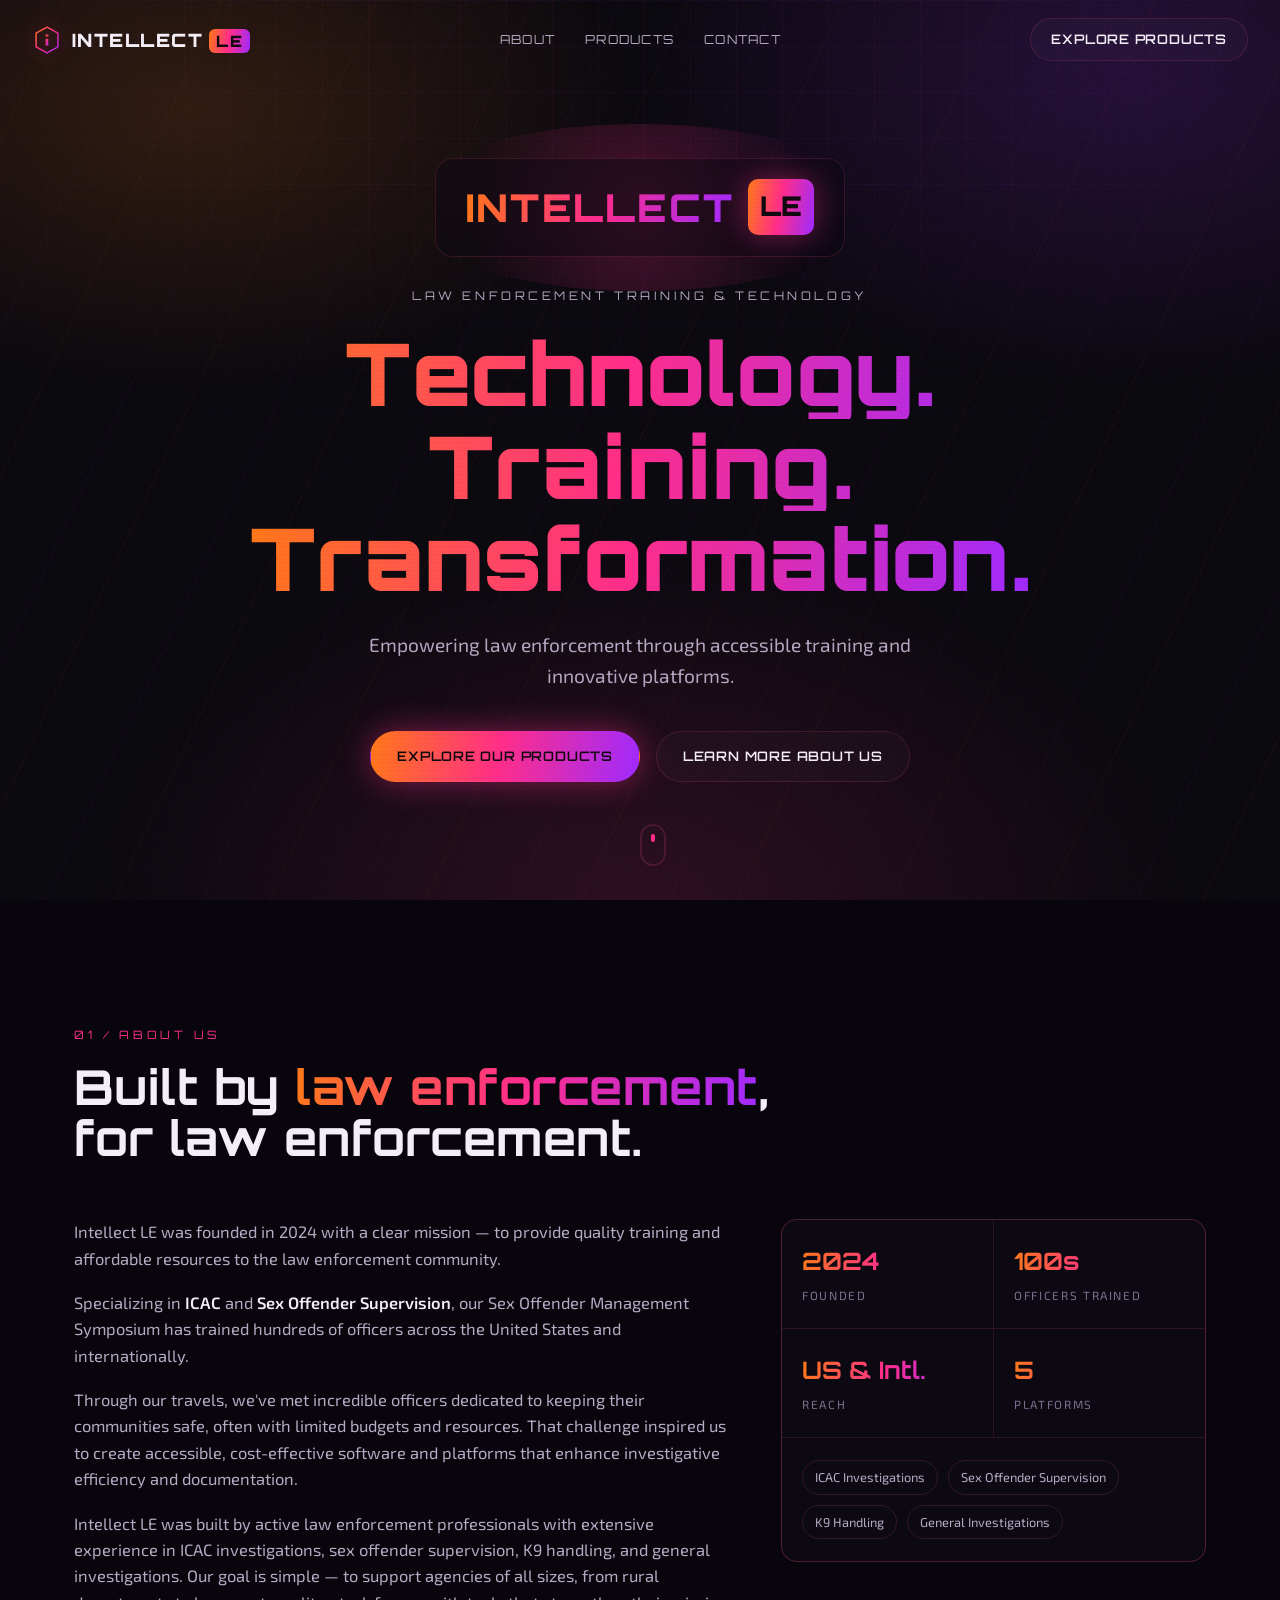
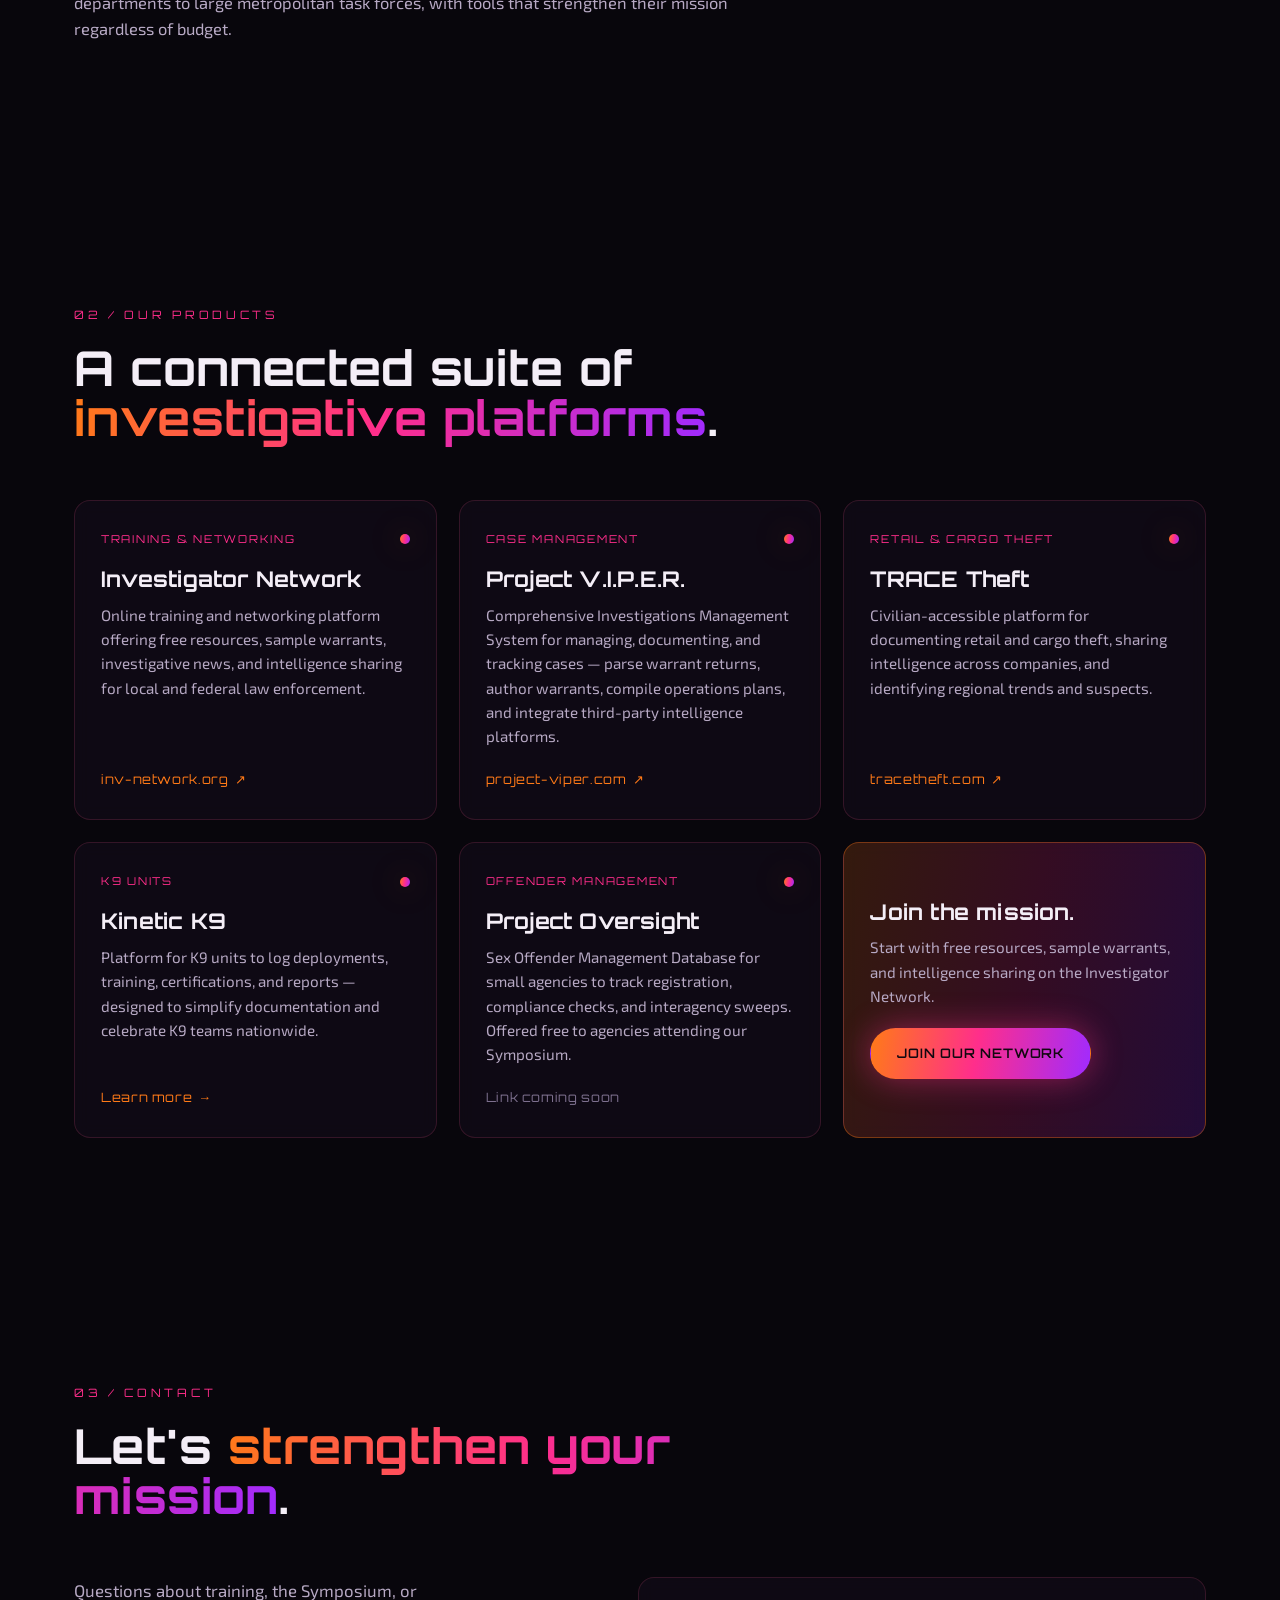
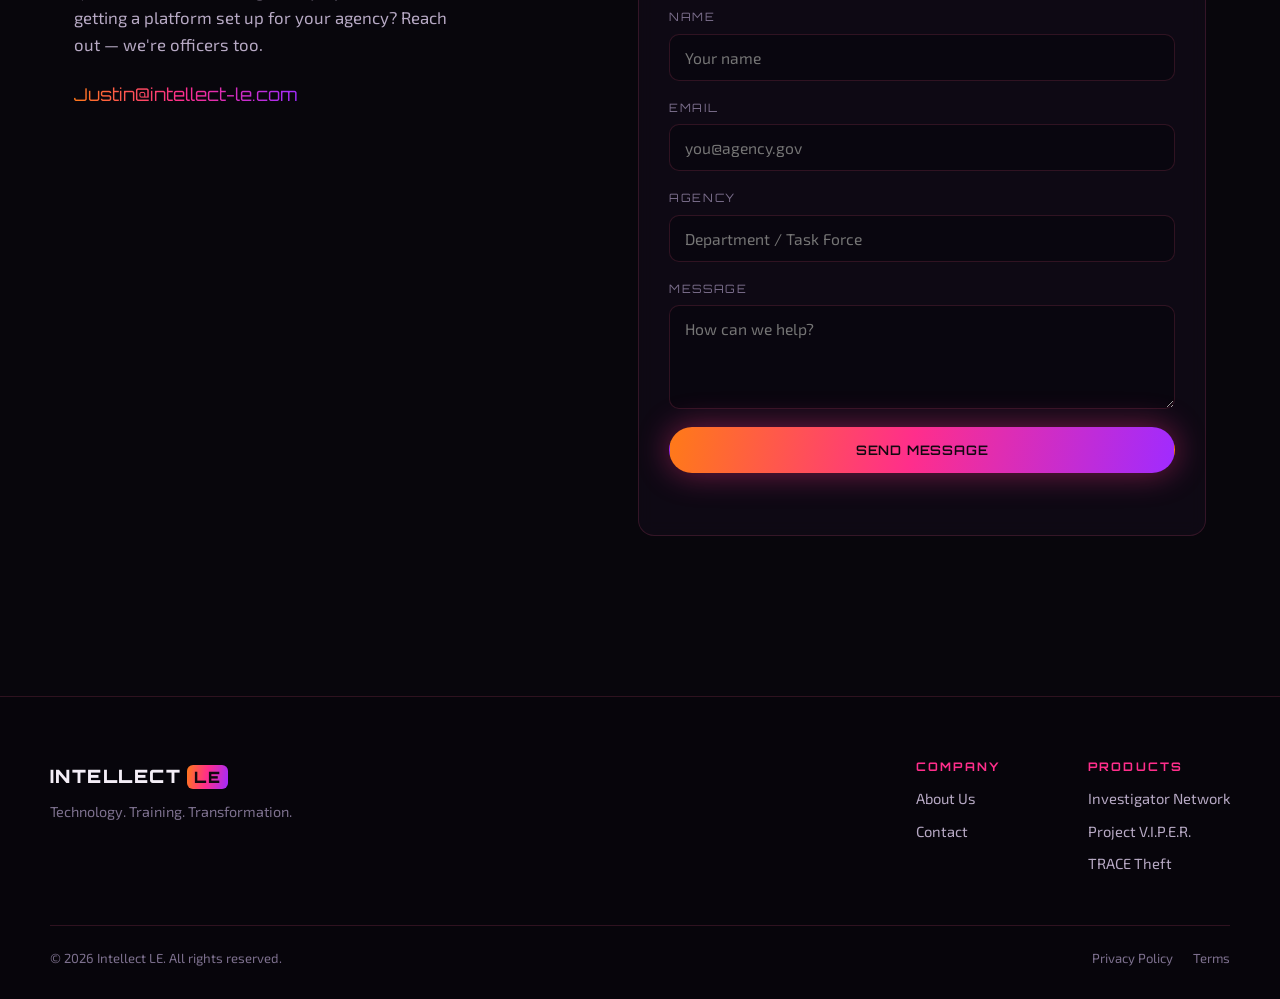
==== index.html @ 925e6e56 "Add dedicated Kinetic K9 page at /K9Kinetic; make JS multi-page safe; link K9 card internally" ====
<!DOCTYPE html>
<html lang="en">
<head>
  <meta charset="UTF-8" />
  <meta name="viewport" content="width=device-width, initial-scale=1.0" />
  <meta name="description" content="Intellect LE — Technology. Training. Transformation. Accessible training and innovative platforms built by law enforcement, for law enforcement." />
  <title>Intellect LE — Technology. Training. Transformation.</title>

  <link rel="preconnect" href="https://fonts.googleapis.com" />
  <link rel="preconnect" href="https://fonts.gstatic.com" crossorigin />
  <link href="https://fonts.googleapis.com/css2?family=Orbitron:wght@500;700;900&family=Exo+2:ital,wght@0,300;0,400;0,500;0,600;0,700;1,400&display=swap" rel="stylesheet" />
  <link rel="stylesheet" href="styles.css" />
</head>
<body>
  <!-- Atmospheric background layers -->
  <div class="bg-layer bg-grid" aria-hidden="true"></div>
  <div class="bg-layer bg-streaks" aria-hidden="true"></div>
  <div class="bg-layer bg-glow" aria-hidden="true"></div>
  <div class="bg-layer bg-grain" aria-hidden="true"></div>
  <div class="scanline" aria-hidden="true"></div>

  <!-- NAV -->
  <header class="nav" id="nav">
    <a href="#home" class="brand" aria-label="Intellect LE home">
      <span class="brand-mark" aria-hidden="true">
        <svg viewBox="0 0 44 44" width="30" height="30" role="img">
          <defs>
            <linearGradient id="gm" x1="0" y1="0" x2="1" y2="1">
              <stop offset="0" stop-color="#ff7a18"/>
              <stop offset="0.5" stop-color="#ff2e8b"/>
              <stop offset="1" stop-color="#a02bff"/>
            </linearGradient>
          </defs>
          <path fill="none" stroke="url(#gm)" stroke-width="2.2" stroke-linejoin="round"
            d="M22 3 L38 12 V32 L22 41 L6 32 V12 Z"/>
          <path fill="url(#gm)" d="M20 14 h4 v3 h-4 z M20 20 h4 v10 h-4 z"/>
        </svg>
      </span>
      <span class="brand-text">INTELLECT<span class="brand-le">LE</span></span>
    </a>

    <nav class="nav-links" aria-label="Primary">
      <a href="#about">About</a>
      <a href="#products">Products</a>
      <a href="#contact">Contact</a>
    </nav>

    <a href="#products" class="btn btn-ghost nav-cta">Explore Products</a>

    <button class="nav-toggle" id="navToggle" aria-label="Toggle menu" aria-expanded="false">
      <span></span><span></span><span></span>
    </button>
  </header>

  <!-- HERO -->
  <section class="hero" id="home">
    <div class="hero-inner">
      <div class="hero-emblem reveal" data-delay="0">
        <img src="public/assets/logo-intellect-le.png" alt="Intellect LE logo"
             class="hero-logo-img"
             onerror="this.classList.add('is-missing')" />
        <div class="hero-logo-fallback" aria-hidden="true">
          <span class="hlf-word">INTELLECT</span>
          <span class="hlf-le">LE</span>
        </div>
      </div>

      <p class="hero-eyebrow reveal" data-delay="1">Law Enforcement Training &amp; Technology</p>
      <h1 class="hero-title reveal" data-delay="2">
        <span class="grad">Technology.</span>
        <span class="grad">Training.</span>
        <span class="grad">Transformation.</span>
      </h1>
      <p class="hero-mission reveal" data-delay="3">
        Empowering law enforcement through accessible training and innovative platforms.
      </p>
      <div class="hero-cta reveal" data-delay="4">
        <a href="#products" class="btn btn-primary">Explore Our Products</a>
        <a href="#about" class="btn btn-ghost">Learn More About Us</a>
      </div>
    </div>
    <a href="#about" class="scroll-cue reveal" data-delay="5" aria-label="Scroll to About">
      <span></span>
    </a>
  </section>

  <!-- ABOUT -->
  <section class="section about" id="about">
    <div class="section-head reveal">
      <span class="kicker">01 / About Us</span>
      <h2 class="section-title">Built by <span class="grad">law enforcement</span>, for law enforcement.</h2>
    </div>
    <div class="about-grid">
      <div class="about-copy reveal">
        <p>Intellect LE was founded in 2024 with a clear mission — to provide quality training and affordable resources to the law enforcement community.</p>
        <p>Specializing in <strong>ICAC</strong> and <strong>Sex Offender Supervision</strong>, our Sex Offender Management Symposium has trained hundreds of officers across the United States and internationally.</p>
        <p>Through our travels, we've met incredible officers dedicated to keeping their communities safe, often with limited budgets and resources. That challenge inspired us to create accessible, cost-effective software and platforms that enhance investigative efficiency and documentation.</p>
        <p>Intellect LE was built by active law enforcement professionals with extensive experience in ICAC investigations, sex offender supervision, K9 handling, and general investigations. Our goal is simple — to support agencies of all sizes, from rural departments to large metropolitan task forces, with tools that strengthen their mission regardless of budget.</p>
      </div>
      <aside class="about-stats reveal">
        <div class="stat">
          <span class="stat-num">2024</span>
          <span class="stat-label">Founded</span>
        </div>
        <div class="stat">
          <span class="stat-num">100s</span>
          <span class="stat-label">Officers Trained</span>
        </div>
        <div class="stat">
          <span class="stat-num">US &amp; Intl.</span>
          <span class="stat-label">Reach</span>
        </div>
        <div class="stat">
          <span class="stat-num">5</span>
          <span class="stat-label">Platforms</span>
        </div>
        <ul class="focus-list">
          <li>ICAC Investigations</li>
          <li>Sex Offender Supervision</li>
          <li>K9 Handling</li>
          <li>General Investigations</li>
        </ul>
      </aside>
    </div>
  </section>

  <!-- PRODUCTS -->
  <section class="section products" id="products">
    <div class="section-head reveal">
      <span class="kicker">02 / Our Products</span>
      <h2 class="section-title">A connected suite of <span class="grad">investigative platforms</span>.</h2>
    </div>

    <div class="product-grid">
      <!-- Investigator Network -->
      <article class="product-card reveal is-linked" data-href="https://www.inv-network.org">
        <div class="product-top">
          <span class="product-tag">Training &amp; Networking</span>
          <span class="product-node" aria-hidden="true"></span>
        </div>
        <h3 class="product-name">Investigator Network</h3>
        <p class="product-desc">Online training and networking platform offering free resources, sample warrants, investigative news, and intelligence sharing for local and federal law enforcement.</p>
        <a class="product-link" href="https://www.inv-network.org" target="_blank" rel="noopener noreferrer">
          inv-network.org <span aria-hidden="true">↗</span>
        </a>
      </article>

      <!-- Project VIPER -->
      <article class="product-card reveal is-linked" data-href="https://www.project-viper.com">
        <div class="product-top">
          <span class="product-tag">Case Management</span>
          <span class="product-node" aria-hidden="true"></span>
        </div>
        <h3 class="product-name">Project V.I.P.E.R.</h3>
        <p class="product-desc">Comprehensive Investigations Management System for managing, documenting, and tracking cases — parse warrant returns, author warrants, compile operations plans, and integrate third-party intelligence platforms.</p>
        <a class="product-link" href="https://www.project-viper.com" target="_blank" rel="noopener noreferrer">
          project-viper.com <span aria-hidden="true">↗</span>
        </a>
      </article>

      <!-- TRACE Theft -->
      <article class="product-card reveal is-linked" data-href="https://www.tracetheft.com">
        <div class="product-top">
          <span class="product-tag">Retail &amp; Cargo Theft</span>
          <span class="product-node" aria-hidden="true"></span>
        </div>
        <h3 class="product-name">TRACE Theft</h3>
        <p class="product-desc">Civilian-accessible platform for documenting retail and cargo theft, sharing intelligence across companies, and identifying regional trends and suspects.</p>
        <a class="product-link" href="https://www.tracetheft.com" target="_blank" rel="noopener noreferrer">
          tracetheft.com <span aria-hidden="true">↗</span>
        </a>
      </article>

      <!-- Kinetic K9 -->
      <article class="product-card reveal is-linked" data-href="K9Kinetic/">
        <div class="product-top">
          <span class="product-tag">K9 Units</span>
          <span class="product-node" aria-hidden="true"></span>
        </div>
        <h3 class="product-name">Kinetic K9</h3>
        <p class="product-desc">Platform for K9 units to log deployments, training, certifications, and reports — designed to simplify documentation and celebrate K9 teams nationwide.</p>
        <a class="product-link" href="K9Kinetic/">
          Learn more <span aria-hidden="true">→</span>
        </a>
      </article>

      <!-- Project Oversight -->
      <article class="product-card reveal">
        <div class="product-top">
          <span class="product-tag">Offender Management</span>
          <span class="product-node" aria-hidden="true"></span>
        </div>
        <h3 class="product-name">Project Oversight</h3>
        <p class="product-desc">Sex Offender Management Database for small agencies to track registration, compliance checks, and interagency sweeps. Offered free to agencies attending our Symposium.</p>
        <span class="product-link product-soon">Link coming soon</span>
      </article>

      <!-- Join card -->
      <article class="product-card product-card--join reveal">
        <h3 class="product-name">Join the mission.</h3>
        <p class="product-desc">Start with free resources, sample warrants, and intelligence sharing on the Investigator Network.</p>
        <a class="btn btn-primary" href="https://www.inv-network.org" target="_blank" rel="noopener noreferrer">Join Our Network</a>
      </article>
    </div>
  </section>

  <!-- CONTACT -->
  <section class="section contact" id="contact">
    <div class="section-head reveal">
      <span class="kicker">03 / Contact</span>
      <h2 class="section-title">Let's <span class="grad">strengthen your mission</span>.</h2>
    </div>
    <div class="contact-grid">
      <div class="contact-copy reveal">
        <p>Questions about training, the Symposium, or getting a platform set up for your agency? Reach out — we're officers too.</p>
        <a class="contact-email" href="mailto:Justin@intellect-le.com">Justin@intellect-le.com</a>
      </div>
      <form class="contact-form reveal" id="contactForm" novalidate>
        <div class="field">
          <label for="name">Name</label>
          <input type="text" id="name" name="name" placeholder="Your name" required />
        </div>
        <div class="field">
          <label for="email">Email</label>
          <input type="email" id="email" name="email" placeholder="you@agency.gov" required />
        </div>
        <div class="field">
          <label for="agency">Agency</label>
          <input type="text" id="agency" name="agency" placeholder="Department / Task Force" />
        </div>
        <div class="field">
          <label for="message">Message</label>
          <textarea id="message" name="message" rows="4" placeholder="How can we help?" required></textarea>
        </div>
        <button type="submit" class="btn btn-primary btn-block">Send Message</button>
        <p class="form-note" id="formNote" role="status"></p>
      </form>
    </div>
  </section>

  <!-- FOOTER -->
  <footer class="footer">
    <div class="footer-top">
      <div class="footer-brand">
        <span class="brand-text">INTELLECT<span class="brand-le">LE</span></span>
        <p>Technology. Training. Transformation.</p>
      </div>
      <nav class="footer-nav" aria-label="Footer">
        <div>
          <h4>Company</h4>
          <a href="#about">About Us</a>
          <a href="#contact">Contact</a>
        </div>
        <div>
          <h4>Products</h4>
          <a href="https://www.inv-network.org" target="_blank" rel="noopener noreferrer">Investigator Network</a>
          <a href="https://www.project-viper.com" target="_blank" rel="noopener noreferrer">Project V.I.P.E.R.</a>
          <a href="https://www.tracetheft.com" target="_blank" rel="noopener noreferrer">TRACE Theft</a>
        </div>
      </nav>
    </div>
    <div class="footer-bottom">
      <span>&copy; <span id="year"></span> Intellect LE. All rights reserved.</span>
      <div class="footer-legal">
        <a href="#">Privacy Policy</a>
        <a href="#">Terms</a>
      </div>
    </div>
  </footer>

  <script src="script.js"></script>
</body>
</html>
---- styles.css ----
/* =========================================================
   Intellect LE — Cyber-noir design system
   ========================================================= */
:root {
  --bg: #08060c;
  --bg-2: #0d0912;
  --panel: rgba(20, 14, 28, 0.55);
  --panel-brd: rgba(255, 90, 140, 0.16);
  --ink: #f4eef7;
  --ink-dim: #b7a9c4;
  --ink-faint: #7d708e;

  --orange: #ff7a18;
  --pink: #ff2e8b;
  --purple: #a02bff;

  --grad: linear-gradient(100deg, var(--orange) 0%, var(--pink) 48%, var(--purple) 100%);
  --grad-soft: linear-gradient(100deg, rgba(255,122,24,.18), rgba(255,46,139,.18), rgba(160,43,255,.18));

  --glow-pink: 0 0 32px rgba(255, 46, 139, 0.45);
  --glow-orange: 0 0 32px rgba(255, 122, 24, 0.4);

  --maxw: 1180px;
  --radius: 16px;
  --ease: cubic-bezier(0.16, 1, 0.3, 1);
}

* { box-sizing: border-box; margin: 0; padding: 0; }
html { scroll-behavior: smooth; }

body {
  font-family: "Exo 2", system-ui, sans-serif;
  background: var(--bg);
  color: var(--ink);
  line-height: 1.6;
  overflow-x: hidden;
  -webkit-font-smoothing: antialiased;
}

a { color: inherit; text-decoration: none; }
h1, h2, h3, h4 { font-family: "Orbitron", sans-serif; line-height: 1.05; letter-spacing: 0.01em; }

/* ---------------- Background layers ---------------- */
.bg-layer { position: fixed; inset: 0; pointer-events: none; z-index: -3; }

.bg-grid {
  background-image:
    linear-gradient(rgba(160, 43, 255, 0.06) 1px, transparent 1px),
    linear-gradient(90deg, rgba(255, 46, 139, 0.05) 1px, transparent 1px);
  background-size: 46px 46px;
  mask-image: radial-gradient(ellipse 90% 70% at 50% 0%, #000 30%, transparent 85%);
  z-index: -3;
}

.bg-streaks {
  z-index: -2;
  background-image: repeating-linear-gradient(
    115deg,
    transparent 0 60px,
    rgba(255, 122, 24, 0.045) 60px 61px,
    transparent 61px 140px,
    rgba(160, 43, 255, 0.05) 140px 141px
  );
  animation: streakDrift 26s linear infinite;
}
@keyframes streakDrift {
  from { background-position: 0 0; }
  to   { background-position: 480px -220px; }
}

.bg-glow {
  z-index: -3;
  background:
    radial-gradient(50% 45% at 15% 12%, rgba(255, 122, 24, 0.16), transparent 70%),
    radial-gradient(55% 50% at 88% 8%,  rgba(160, 43, 255, 0.18), transparent 70%),
    radial-gradient(60% 55% at 50% 100%, rgba(255, 46, 139, 0.14), transparent 72%);
  animation: glowPulse 12s ease-in-out infinite alternate;
}
@keyframes glowPulse { from { opacity: .75; } to { opacity: 1; } }

.bg-grain {
  z-index: -1;
  opacity: 0.05;
  background-image: url("data:image/svg+xml,%3Csvg xmlns='http://www.w3.org/2000/svg' width='120' height='120'%3E%3Cfilter id='n'%3E%3CfeTurbulence type='fractalNoise' baseFrequency='0.85' numOctaves='2'/%3E%3C/filter%3E%3Crect width='100%25' height='100%25' filter='url(%23n)'/%3E%3C/svg%3E");
}

.scanline {
  position: fixed; inset: 0; z-index: 999; pointer-events: none;
  background: linear-gradient(rgba(255,255,255,0) 50%, rgba(0,0,0,0.14) 50%);
  background-size: 100% 4px;
  opacity: 0.25; mix-blend-mode: overlay;
}

/* ---------------- Utilities ---------------- */
.grad {
  background: var(--grad);
  -webkit-background-clip: text; background-clip: text;
  -webkit-text-fill-color: transparent; color: transparent;
}
.section { max-width: var(--maxw); margin: 0 auto; padding: 120px 24px; position: relative; }

.kicker {
  font-family: "Orbitron", sans-serif; font-size: .72rem; letter-spacing: .32em;
  text-transform: uppercase; color: var(--pink);
  display: inline-block; margin-bottom: 18px;
}
.section-head { margin-bottom: 56px; max-width: 760px; }
.section-title { font-size: clamp(1.8rem, 4.2vw, 3rem); font-weight: 700; }

/* ---------------- Buttons ---------------- */
.btn {
  display: inline-flex; align-items: center; justify-content: center; gap: 8px;
  font-family: "Orbitron", sans-serif; font-size: .82rem; letter-spacing: .06em;
  text-transform: uppercase; font-weight: 600;
  padding: 14px 26px; border-radius: 999px; cursor: pointer;
  border: 1px solid transparent; transition: transform .3s var(--ease), box-shadow .3s var(--ease), background .3s;
  position: relative;
}
.btn-primary { background: var(--grad); color: #120810; box-shadow: var(--glow-pink); }
.btn-primary:hover { transform: translateY(-3px); box-shadow: 0 0 46px rgba(255,46,139,.6); }
.btn-ghost {
  background: rgba(255,255,255,0.02); color: var(--ink);
  border: 1px solid var(--panel-brd);
}
.btn-ghost:hover { border-color: var(--pink); color: #fff; transform: translateY(-3px); box-shadow: var(--glow-pink); }
.btn-block { width: 100%; }

/* ---------------- Nav ---------------- */
.nav {
  position: fixed; top: 0; left: 0; right: 0; z-index: 100;
  display: flex; align-items: center; justify-content: space-between;
  padding: 18px 32px; gap: 24px;
  transition: background .35s, backdrop-filter .35s, border-color .35s;
  border-bottom: 1px solid transparent;
}
.nav.scrolled {
  background: rgba(8, 6, 12, 0.72);
  backdrop-filter: blur(14px);
  border-bottom: 1px solid var(--panel-brd);
}
.brand { display: flex; align-items: center; gap: 10px; }
.brand-mark { display: grid; place-items: center; filter: drop-shadow(0 0 10px rgba(255,46,139,.4)); }
.brand-text {
  font-family: "Orbitron", sans-serif; font-weight: 900; font-size: 1.15rem;
  letter-spacing: .08em; color: var(--ink);
}
.brand-le {
  margin-left: 6px; padding: 2px 7px; border-radius: 6px;
  background: var(--grad); color: #120810; -webkit-text-fill-color: #120810;
  font-size: .85em;
}
.nav-links { display: flex; gap: 30px; }
.nav-links a {
  font-family: "Orbitron", sans-serif; font-size: .78rem; letter-spacing: .1em;
  text-transform: uppercase; color: var(--ink-dim); position: relative; padding: 4px 0;
  transition: color .25s;
}
.nav-links a::after {
  content: ""; position: absolute; left: 0; bottom: -2px; height: 2px; width: 0;
  background: var(--grad); transition: width .3s var(--ease);
}
.nav-links a:hover { color: #fff; }
.nav-links a:hover::after { width: 100%; }
.nav-cta { padding: 10px 20px; }

.nav-toggle { display: none; flex-direction: column; gap: 5px; background: none; border: 0; cursor: pointer; padding: 6px; }
.nav-toggle span { width: 26px; height: 2px; background: var(--ink); transition: .3s; }

/* ---------------- Hero ---------------- */
.hero {
  min-height: 100vh; display: flex; flex-direction: column;
  align-items: center; justify-content: center; text-align: center;
  padding: 120px 24px 80px; position: relative;
}
.hero-inner { max-width: 900px; }
.hero-emblem { position: relative; margin: 0 auto 30px; min-height: 96px; display: inline-grid; place-items: center; }
.hero-emblem::before {
  content: ""; position: absolute; inset: -34px; border-radius: 50%;
  background: radial-gradient(circle, rgba(255,46,139,.28), transparent 70%);
  animation: glowPulse 5s ease-in-out infinite alternate;
}
.hero-logo-img { max-width: 160px; max-height: 160px; position: relative; z-index: 1; filter: drop-shadow(0 0 24px rgba(255,46,139,.4)); }
.hero-logo-img.is-missing { display: none; }
.hero-logo-img.is-missing + .hero-logo-fallback { display: inline-flex; }
.hero-logo-fallback {
  display: none; align-items: center; gap: 14px; position: relative; z-index: 1;
  padding: 18px 30px; border-radius: 18px;
  border: 1px solid var(--panel-brd);
  background: rgba(13, 9, 18, 0.5); backdrop-filter: blur(6px);
  animation: floatY 6s ease-in-out infinite;
}
.hlf-word {
  font-family: "Orbitron", sans-serif; font-weight: 900; font-size: clamp(1.6rem, 5vw, 2.4rem);
  letter-spacing: .06em;
  background: var(--grad); -webkit-background-clip: text; background-clip: text;
  -webkit-text-fill-color: transparent;
}
.hlf-le {
  font-family: "Orbitron", sans-serif; font-weight: 900; font-size: clamp(1.2rem, 4vw, 1.7rem);
  padding: 6px 12px; border-radius: 10px; color: #120810;
  background: var(--grad); box-shadow: var(--glow-pink);
}
@keyframes floatY { 0%,100% { transform: translateY(0); } 50% { transform: translateY(-8px); } }

/* ---------------- Subpage hero ---------------- */
.hero--sub { min-height: auto; padding: 160px 24px 70px; }
.hero--sub .hero-title { font-size: clamp(2.6rem, 8vw, 5rem); }
.back-link {
  display: inline-block; margin-bottom: 22px;
  font-family: "Orbitron", sans-serif; font-size: .78rem; letter-spacing: .12em;
  text-transform: uppercase; color: var(--ink-dim); transition: color .25s, transform .25s;
}
.back-link:hover { color: var(--pink); transform: translateX(-4px); }
.status-pill {
  display: inline-flex; align-items: center; gap: 9px; margin-top: 30px;
  padding: 9px 18px; border-radius: 999px; border: 1px solid var(--panel-brd);
  background: rgba(13,9,18,.5); color: var(--ink-dim);
  font-family: "Orbitron", sans-serif; font-size: .72rem; letter-spacing: .12em; text-transform: uppercase;
}
.status-pill .dot { width: 9px; height: 9px; border-radius: 50%; background: var(--grad); box-shadow: var(--glow-orange); animation: nodePulse 2.4s ease-in-out infinite; }

.hero-eyebrow {
  font-family: "Orbitron", sans-serif; font-size: .74rem; letter-spacing: .3em;
  text-transform: uppercase; color: var(--ink-dim); margin-bottom: 22px;
}
.hero-title { font-size: clamp(2.4rem, 8vw, 5.4rem); font-weight: 900; display: flex; flex-direction: column; gap: 2px; }
.hero-title .grad { display: block; }
.hero-mission {
  margin: 26px auto 0; max-width: 560px; font-size: clamp(1rem, 2.2vw, 1.2rem);
  color: var(--ink-dim);
}
.hero-cta { margin-top: 40px; display: flex; gap: 16px; justify-content: center; flex-wrap: wrap; }

.scroll-cue { position: absolute; bottom: 34px; left: 50%; transform: translateX(-50%); width: 26px; height: 42px; border: 2px solid var(--panel-brd); border-radius: 14px; }
.scroll-cue span { position: absolute; top: 8px; left: 50%; transform: translateX(-50%); width: 4px; height: 8px; border-radius: 2px; background: var(--pink); animation: scrollDot 1.8s ease-in-out infinite; }
@keyframes scrollDot { 0% { opacity: 0; top: 8px; } 40% { opacity: 1; } 80% { opacity: 0; top: 24px; } }

/* ---------------- About ---------------- */
.about-grid { display: grid; grid-template-columns: 1.55fr 1fr; gap: 48px; align-items: start; }
.about-copy p { color: var(--ink-dim); margin-bottom: 18px; font-size: 1.03rem; }
.about-copy strong { color: var(--ink); font-weight: 600; }

.about-stats {
  display: grid; grid-template-columns: 1fr 1fr; gap: 1px;
  background: var(--panel-brd); border: 1px solid var(--panel-brd); border-radius: var(--radius);
  overflow: hidden;
}
.stat { background: var(--bg-2); padding: 22px 20px; }
.stat-num { display: block; font-family: "Orbitron", sans-serif; font-size: 1.5rem; font-weight: 700; background: var(--grad); -webkit-background-clip: text; background-clip: text; -webkit-text-fill-color: transparent; }
.stat-label { font-size: .74rem; letter-spacing: .14em; text-transform: uppercase; color: var(--ink-faint); }
.focus-list { grid-column: 1 / -1; background: var(--bg-2); padding: 22px 20px; list-style: none; display: flex; flex-wrap: wrap; gap: 10px; }
.focus-list li { font-size: .8rem; padding: 6px 12px; border: 1px solid var(--panel-brd); border-radius: 999px; color: var(--ink-dim); }

/* ---------------- Products ---------------- */
.product-grid { display: grid; grid-template-columns: repeat(3, 1fr); gap: 22px; }
.product-card {
  position: relative; background: var(--panel); border: 1px solid var(--panel-brd);
  border-radius: var(--radius); padding: 30px 26px; overflow: hidden;
  backdrop-filter: blur(8px);
  transition: transform .4s var(--ease), border-color .4s, box-shadow .4s;
  display: flex; flex-direction: column;
}
.product-card::before {
  content: ""; position: absolute; inset: 0; padding: 1px; border-radius: var(--radius);
  background: var(--grad); -webkit-mask: linear-gradient(#000 0 0) content-box, linear-gradient(#000 0 0);
  -webkit-mask-composite: xor; mask-composite: exclude;
  opacity: 0; transition: opacity .4s;
}
.product-card:hover { transform: translateY(-6px); box-shadow: 0 20px 50px rgba(0,0,0,.5), var(--glow-pink); }
.product-card:hover::before { opacity: 1; }
.product-card.is-linked { cursor: pointer; }
.product-card.is-linked:focus-visible { outline: 2px solid var(--pink); outline-offset: 3px; }
.product-top { display: flex; align-items: center; justify-content: space-between; margin-bottom: 20px; }
.product-tag { font-size: .68rem; letter-spacing: .16em; text-transform: uppercase; color: var(--pink); font-family: "Orbitron", sans-serif; }
.product-node { width: 10px; height: 10px; border-radius: 50%; background: var(--grad); box-shadow: var(--glow-orange); animation: nodePulse 2.4s ease-in-out infinite; }
@keyframes nodePulse { 0%,100% { transform: scale(1); opacity: .8; } 50% { transform: scale(1.4); opacity: 1; } }
.product-name { font-size: 1.35rem; font-weight: 700; margin-bottom: 12px; }
.product-desc { color: var(--ink-dim); font-size: .95rem; flex: 1; margin-bottom: 20px; }
.product-link {
  font-family: "Orbitron", sans-serif; font-size: .8rem; letter-spacing: .05em;
  display: inline-flex; align-items: center; gap: 6px; color: var(--orange);
  transition: gap .25s, color .25s; align-self: flex-start;
}
.product-link:hover { gap: 12px; color: var(--pink); }
.product-soon { color: var(--ink-faint); cursor: default; }
.product-soon:hover { gap: 6px; color: var(--ink-faint); }

.product-card--join {
  background: var(--grad-soft); border-color: rgba(255,122,24,.35);
  justify-content: center; align-items: flex-start;
}
.product-card--join .product-desc { flex: none; }

/* ---------------- Contact ---------------- */
.contact-grid { display: grid; grid-template-columns: 1fr 1.1fr; gap: 48px; align-items: start; }
.contact-copy p { color: var(--ink-dim); font-size: 1.05rem; margin-bottom: 22px; max-width: 380px; }
.contact-email { font-family: "Orbitron", sans-serif; font-size: 1.1rem; background: var(--grad); -webkit-background-clip: text; background-clip: text; -webkit-text-fill-color: transparent; }

.contact-form {
  background: var(--panel); border: 1px solid var(--panel-brd); border-radius: var(--radius);
  padding: 30px; backdrop-filter: blur(8px); display: grid; gap: 18px;
}
.field { display: flex; flex-direction: column; gap: 7px; }
.field label { font-size: .72rem; letter-spacing: .14em; text-transform: uppercase; color: var(--ink-faint); font-family: "Orbitron", sans-serif; }
.field input, .field textarea {
  background: rgba(8,6,12,.6); border: 1px solid var(--panel-brd); border-radius: 10px;
  padding: 13px 15px; color: var(--ink); font-family: "Exo 2", sans-serif; font-size: .98rem;
  transition: border-color .25s, box-shadow .25s; resize: vertical;
}
.field input:focus, .field textarea:focus { outline: none; border-color: var(--pink); box-shadow: 0 0 0 3px rgba(255,46,139,.16); }
.form-note { font-size: .85rem; color: var(--orange); min-height: 1em; text-align: center; }

/* ---------------- Footer ---------------- */
.footer { border-top: 1px solid var(--panel-brd); background: rgba(8,6,12,.7); backdrop-filter: blur(8px); padding: 64px 24px 30px; margin-top: 40px; }
.footer-top { max-width: var(--maxw); margin: 0 auto; display: grid; grid-template-columns: 1.4fr 2fr; gap: 40px; }
.footer-brand p { color: var(--ink-faint); font-size: .9rem; margin-top: 10px; }
.footer-nav { display: grid; grid-template-columns: repeat(2, 1fr); gap: 30px; max-width: 480px; margin-left: auto; }
.footer-nav h4 { font-size: .74rem; letter-spacing: .18em; text-transform: uppercase; color: var(--pink); margin-bottom: 14px; }
.footer-nav a { display: block; color: var(--ink-dim); font-size: .92rem; margin-bottom: 9px; transition: color .2s; }
.footer-nav a:hover { color: #fff; }
.footer-bottom {
  max-width: var(--maxw); margin: 40px auto 0; padding-top: 22px; border-top: 1px solid var(--panel-brd);
  display: flex; justify-content: space-between; align-items: center; gap: 16px;
  color: var(--ink-faint); font-size: .82rem;
}
.footer-legal { display: flex; gap: 20px; }
.footer-legal a:hover { color: var(--ink); }

/* ---------------- Reveal animation ---------------- */
.reveal { opacity: 0; transform: translateY(26px); transition: opacity .8s var(--ease), transform .8s var(--ease); }
.reveal.in { opacity: 1; transform: none; }
.reveal[data-delay="1"] { transition-delay: .08s; }
.reveal[data-delay="2"] { transition-delay: .16s; }
.reveal[data-delay="3"] { transition-delay: .24s; }
.reveal[data-delay="4"] { transition-delay: .32s; }
.reveal[data-delay="5"] { transition-delay: .40s; }

@media (prefers-reduced-motion: reduce) {
  .reveal { opacity: 1; transform: none; transition: none; }
  * { animation: none !important; }
  html { scroll-behavior: auto; }
}

/* ---------------- Responsive ---------------- */
@media (max-width: 900px) {
  .about-grid, .contact-grid, .footer-top { grid-template-columns: 1fr; }
  .product-grid { grid-template-columns: repeat(2, 1fr); }
}
@media (max-width: 760px) {
  .nav-links, .nav-cta { display: none; }
  .nav-toggle { display: flex; }
  .nav.open .nav-links {
    display: flex; flex-direction: column; position: absolute; top: 100%; left: 0; right: 0;
    background: rgba(8,6,12,.96); backdrop-filter: blur(14px); padding: 24px 32px; gap: 20px;
    border-bottom: 1px solid var(--panel-brd);
  }
  .section { padding: 84px 20px; }
  .product-grid { grid-template-columns: 1fr; }
  .footer-nav { grid-template-columns: 1fr 1fr; }
  .footer-bottom { flex-direction: column; text-align: center; }
}
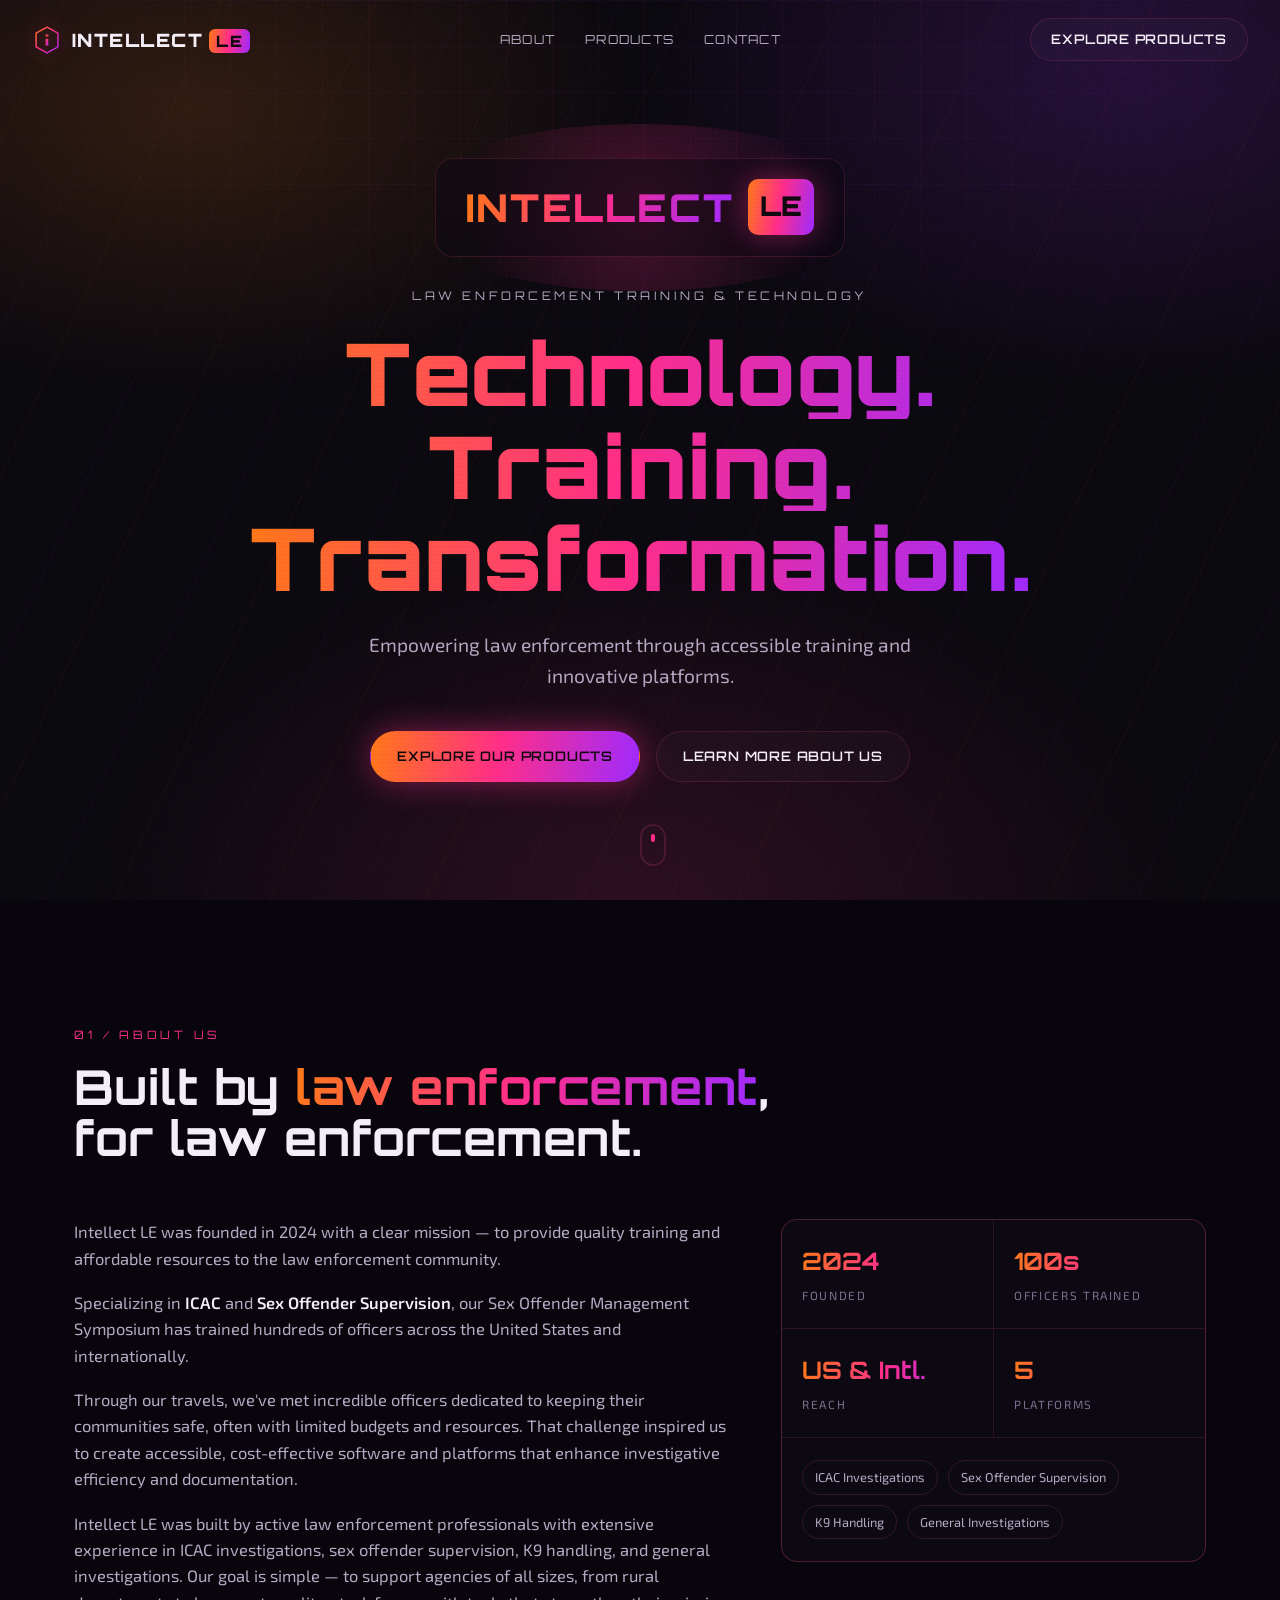
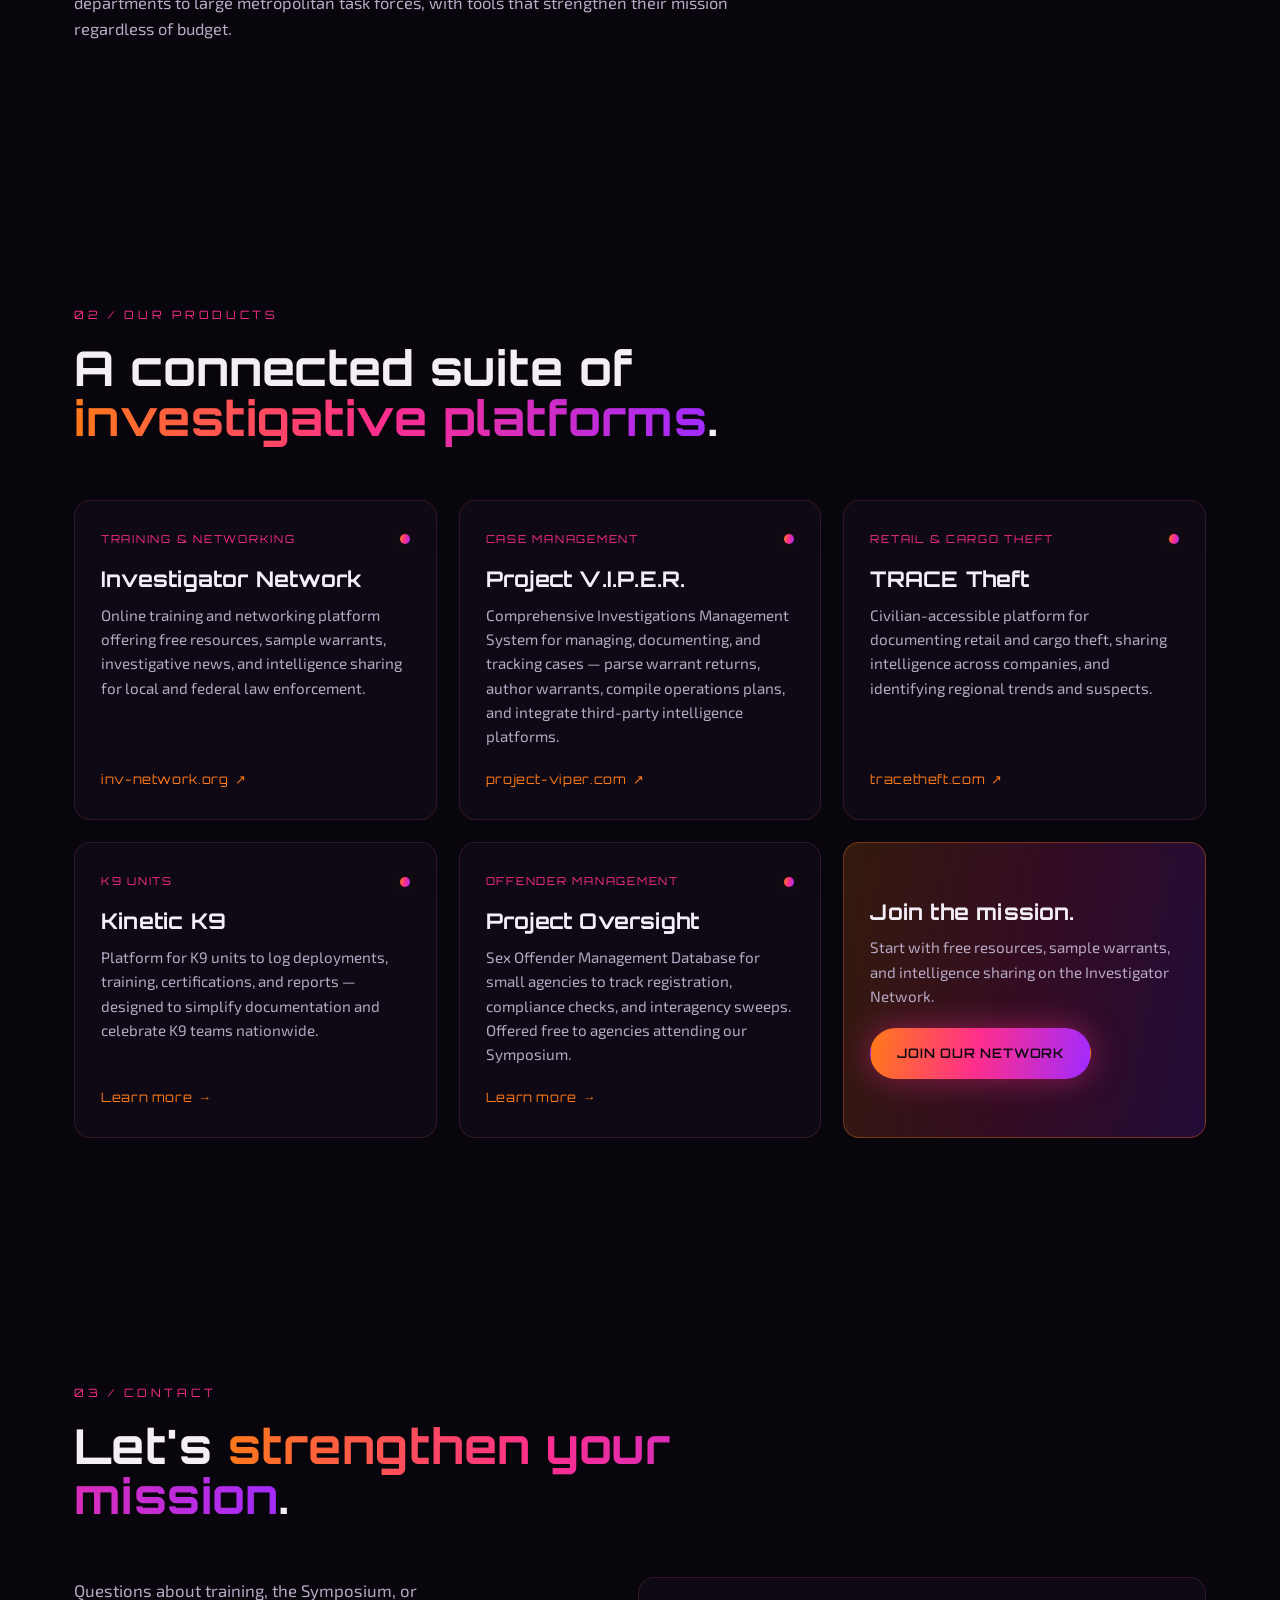
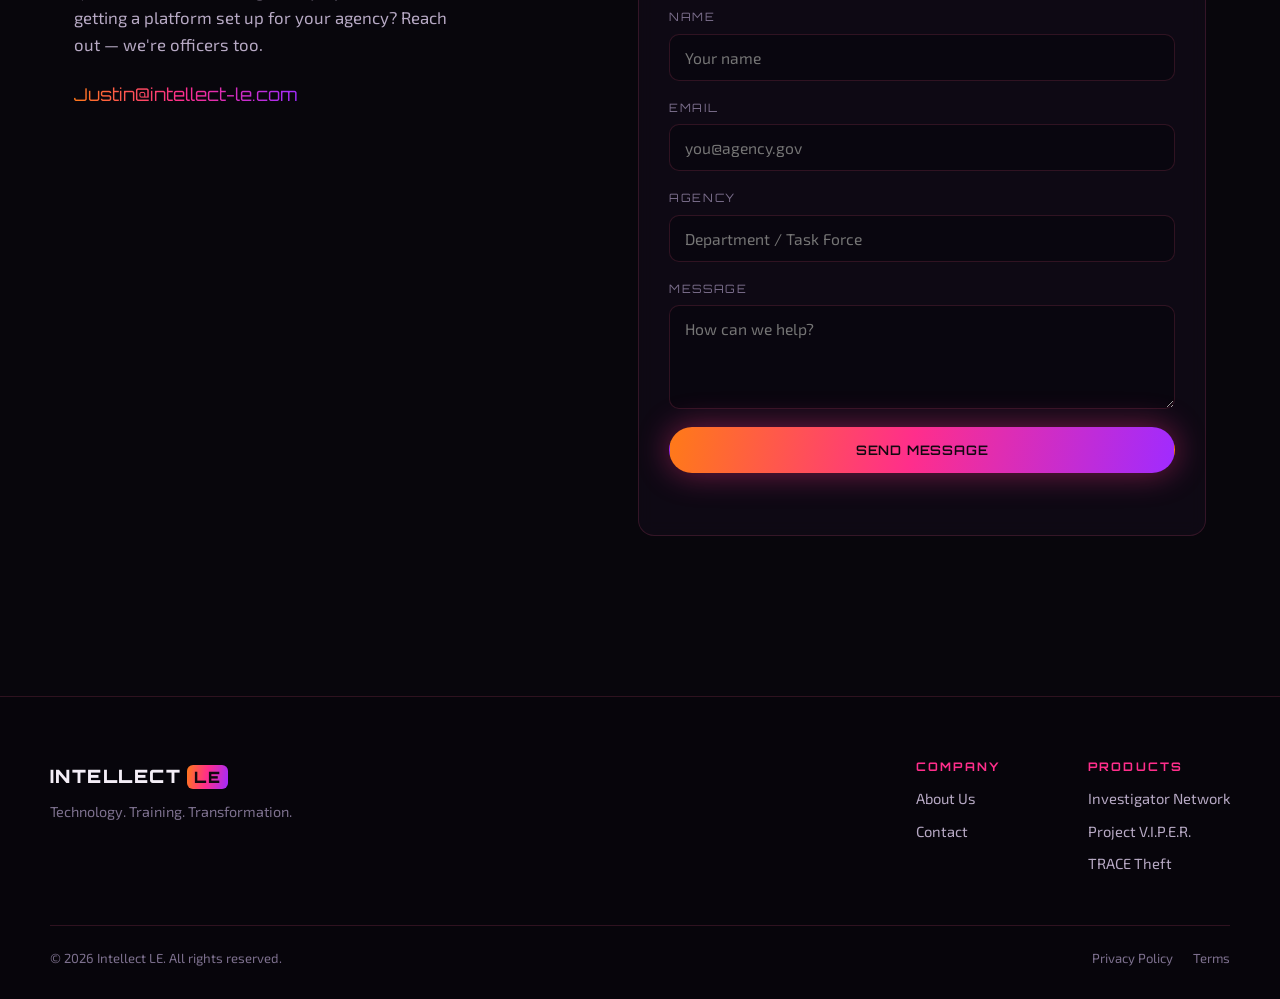
==== commit 4c0d7836: "Add dedicated Project Oversight page; link Oversight card internally" ====
--- a/index.html
+++ b/index.html
@@ -185,14 +185,16 @@
       </article>
 
       <!-- Project Oversight -->
-      <article class="product-card reveal">
+      <article class="product-card reveal is-linked" data-href="Oversight/">
         <div class="product-top">
           <span class="product-tag">Offender Management</span>
           <span class="product-node" aria-hidden="true"></span>
         </div>
         <h3 class="product-name">Project Oversight</h3>
         <p class="product-desc">Sex Offender Management Database for small agencies to track registration, compliance checks, and interagency sweeps. Offered free to agencies attending our Symposium.</p>
-        <span class="product-link product-soon">Link coming soon</span>
+        <a class="product-link" href="Oversight/">
+          Learn more <span aria-hidden="true">→</span>
+        </a>
       </article>
 
       <!-- Join card -->
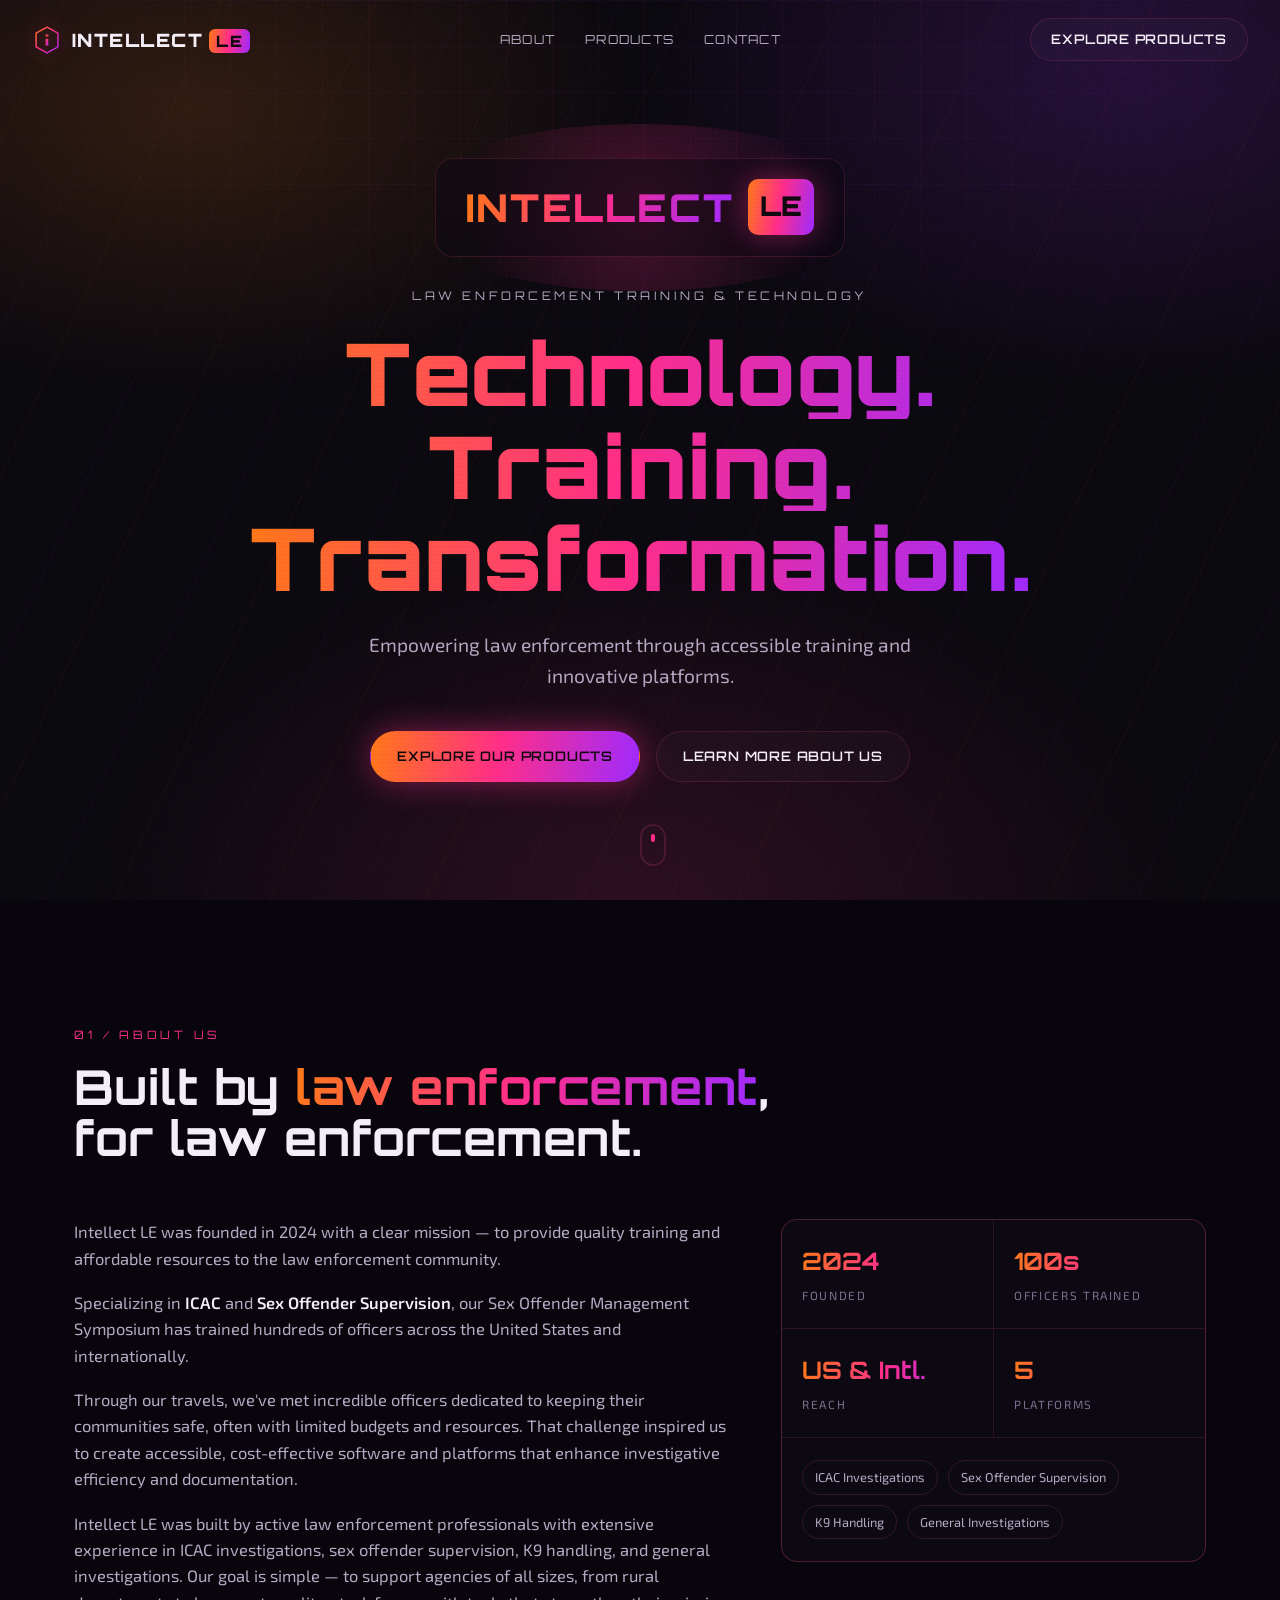
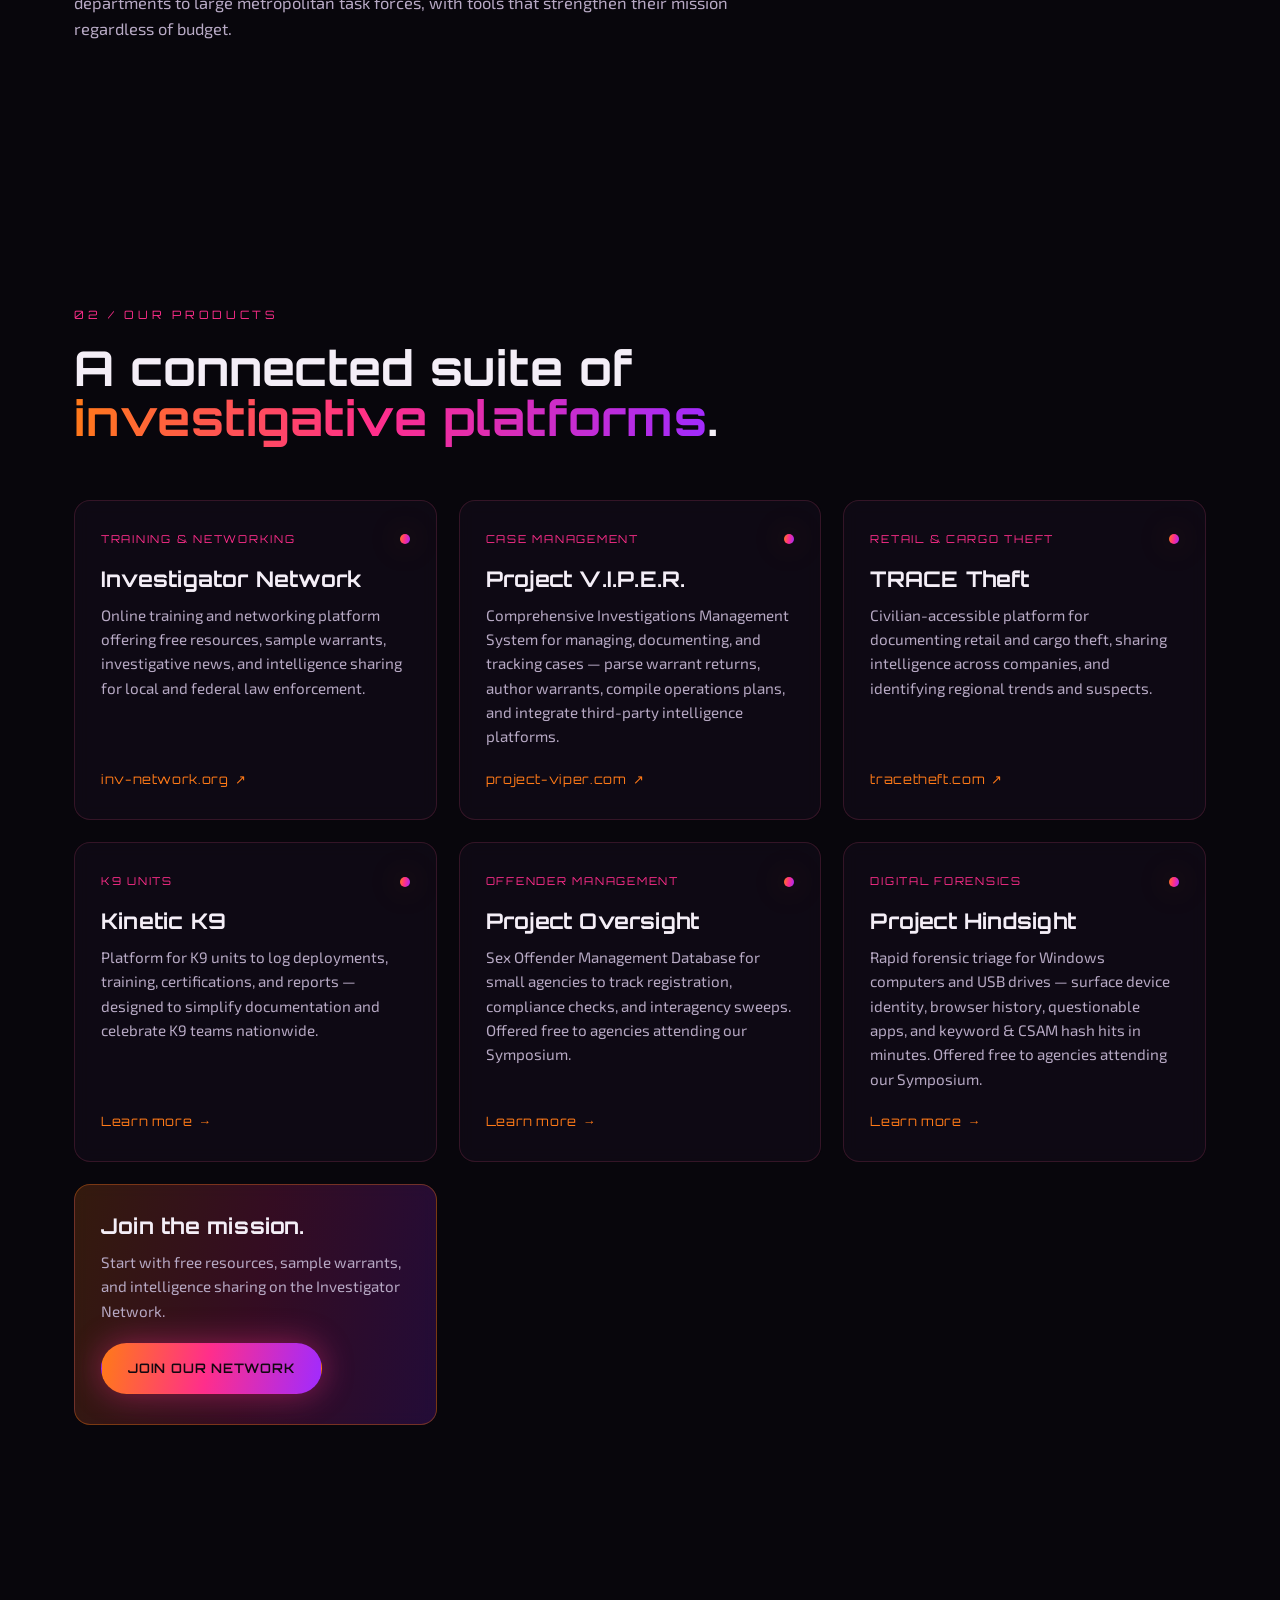
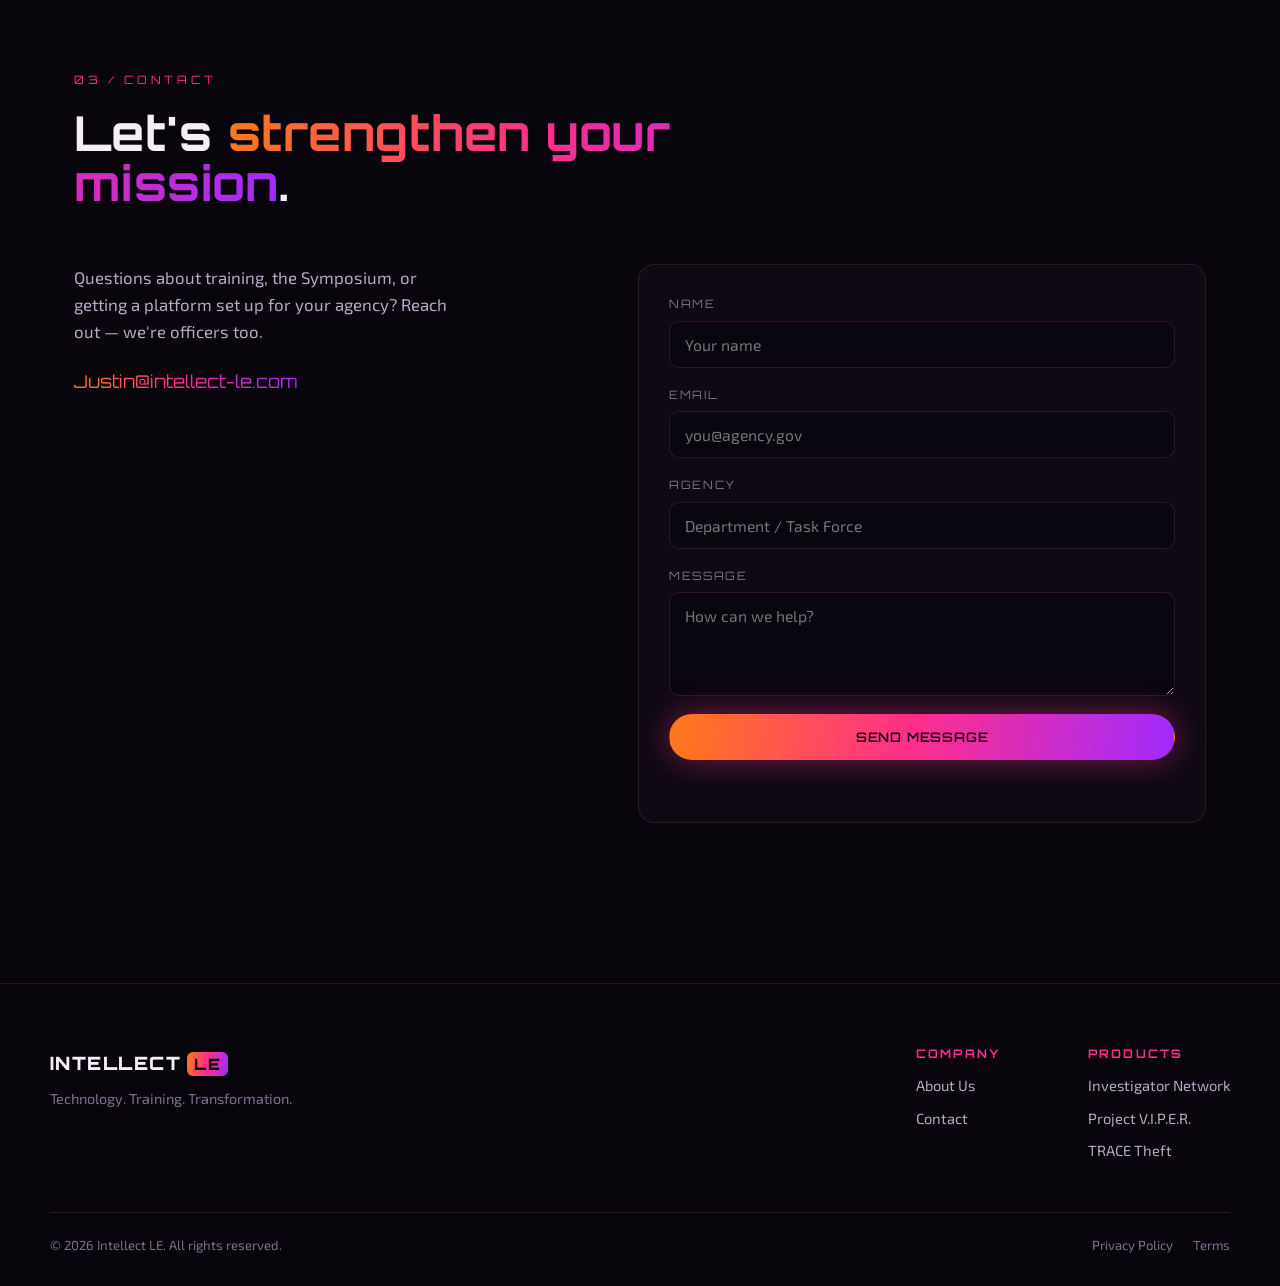
==== commit 7fe007c5: "Add Project Hindsight: homepage product card + dedicated forensic triage page (redacted personal ema" ====
--- a/index.html
+++ b/index.html
@@ -197,6 +197,19 @@
         </a>
       </article>
 
+      <!-- Project Hindsight -->
+      <article class="product-card reveal is-linked" data-href="Hindsight/">
+        <div class="product-top">
+          <span class="product-tag">Digital Forensics</span>
+          <span class="product-node" aria-hidden="true"></span>
+        </div>
+        <h3 class="product-name">Project Hindsight</h3>
+        <p class="product-desc">Rapid forensic triage for Windows computers and USB drives — surface device identity, browser history, questionable apps, and keyword &amp; CSAM hash hits in minutes. Offered free to agencies attending our Symposium.</p>
+        <a class="product-link" href="Hindsight/">
+          Learn more <span aria-hidden="true">→</span>
+        </a>
+      </article>
+
       <!-- Join card -->
       <article class="product-card product-card--join reveal">
         <h3 class="product-name">Join the mission.</h3>
--- a/styles.css
+++ b/styles.css
@@ -38,6 +38,7 @@
 }
 
 a { color: inherit; text-decoration: none; }
+img { max-width: 100%; height: auto; }
 h1, h2, h3, h4 { font-family: "Orbitron", sans-serif; line-height: 1.05; letter-spacing: 0.01em; }
 
 /* ---------------- Background layers ---------------- */
@@ -218,6 +219,89 @@
   font-family: "Orbitron", sans-serif; font-size: .72rem; letter-spacing: .12em; text-transform: uppercase;
 }
 .status-pill .dot { width: 9px; height: 9px; border-radius: 50%; background: var(--grad); box-shadow: var(--glow-orange); animation: nodePulse 2.4s ease-in-out infinite; }
+
+/* ---------------- Product detail page components ---------------- */
+.section-sub { color: var(--ink-dim); font-size: 1.05rem; margin-top: 16px; max-width: 640px; }
+
+.app-shot {
+  border-radius: 14px; border: 1px solid var(--panel-brd); overflow: hidden;
+  box-shadow: 0 30px 70px rgba(0,0,0,.55); background: var(--bg-2); position: relative;
+}
+.app-shot::before {
+  content: ""; position: absolute; inset: 0; padding: 1px; border-radius: 14px; pointer-events: none;
+  background: var(--grad); -webkit-mask: linear-gradient(#000 0 0) content-box, linear-gradient(#000 0 0);
+  -webkit-mask-composite: xor; mask-composite: exclude; opacity: .35;
+}
+.app-shot img { display: block; width: 100%; height: auto; }
+
+.hero-shot { margin: 52px auto 0; max-width: 980px; }
+
+/* Alternating feature rows */
+.feature-row { display: grid; grid-template-columns: minmax(0,1fr) minmax(0,1fr); gap: 52px; align-items: center; margin-bottom: 84px; }
+.feature-row:last-child { margin-bottom: 0; }
+.feature-media { min-width: 0; }
+.feature-row--reverse .feature-media { order: -1; }
+.feature-text h3 { font-size: clamp(1.4rem, 3vw, 1.9rem); margin: 12px 0 14px; }
+.feature-text p { color: var(--ink-dim); }
+.checklist { list-style: none; margin-top: 20px; display: grid; gap: 11px; }
+.checklist li { position: relative; padding-left: 30px; color: var(--ink); font-size: .98rem; }
+.checklist li::before {
+  content: "✓"; position: absolute; left: 0; top: 0; width: 20px; height: 20px; border-radius: 6px;
+  display: grid; place-items: center; font-size: .72rem; color: #120810; background: var(--grad);
+}
+
+/* Simple info cards (value / who / why) */
+.info-grid { display: grid; grid-template-columns: repeat(auto-fit, minmax(230px, 1fr)); gap: 18px; }
+.info-card { background: var(--panel); border: 1px solid var(--panel-brd); border-radius: var(--radius); padding: 26px 24px; backdrop-filter: blur(8px); }
+.info-card .info-ico { font-family: "Orbitron", sans-serif; font-size: .72rem; letter-spacing: .16em; text-transform: uppercase; color: var(--pink); display: block; margin-bottom: 12px; }
+.info-card h4 { font-size: 1.12rem; margin-bottom: 9px; }
+.info-card p { color: var(--ink-dim); font-size: .93rem; }
+
+/* Story */
+.story-grid { display: grid; grid-template-columns: 1.25fr 1fr; gap: 52px; align-items: start; }
+.story-grid p { color: var(--ink-dim); margin-bottom: 16px; font-size: 1.03rem; }
+.story-grid strong { color: var(--ink); font-weight: 600; }
+.story-aside { background: var(--grad-soft); border: 1px solid rgba(255,122,24,.28); border-radius: var(--radius); padding: 30px; }
+.story-aside .kicker { margin-bottom: 12px; }
+.story-aside blockquote { font-family: "Orbitron", sans-serif; font-size: 1.15rem; line-height: 1.4; color: var(--ink); }
+
+/* Gallery */
+.gallery { display: grid; grid-template-columns: repeat(3, minmax(0,1fr)); gap: 18px; }
+.gallery > .app-shot { min-width: 0; }
+
+/* Downloads */
+.download-grid { display: grid; grid-template-columns: repeat(2, minmax(0,1fr)); gap: 20px; max-width: 680px; margin: 0 auto; }
+.download-card { background: var(--panel); border: 1px solid var(--panel-brd); border-radius: var(--radius); padding: 30px 26px; text-align: center; backdrop-filter: blur(8px); }
+.dl-icon { width: 58px; height: 58px; margin: 0 auto 16px; border-radius: 14px; display: grid; place-items: center; background: rgba(255,46,139,.08); border: 1px solid var(--panel-brd); }
+.dl-name { font-size: 1.25rem; margin-bottom: 6px; }
+.dl-meta { color: var(--ink-faint); font-size: .85rem; margin-bottom: 20px; }
+.download-btn {
+  display: inline-flex; align-items: center; justify-content: center; width: 100%;
+  font-family: "Orbitron", sans-serif; font-size: .8rem; letter-spacing: .06em; text-transform: uppercase; font-weight: 600;
+  padding: 13px 20px; border-radius: 999px; background: var(--grad); color: #120810; box-shadow: var(--glow-pink);
+  transition: transform .3s var(--ease), box-shadow .3s;
+}
+.download-btn:hover { transform: translateY(-3px); box-shadow: 0 0 46px rgba(255,46,139,.6); }
+.download-btn.is-soon { background: rgba(255,255,255,.05); color: var(--ink-faint); box-shadow: none; cursor: not-allowed; border: 1px solid var(--panel-brd); }
+.download-btn.is-soon:hover { transform: none; }
+.download-soon { display: block; margin-top: 12px; font-size: .78rem; color: var(--ink-faint); letter-spacing: .04em; }
+
+/* Link buttons */
+.link-buttons { display: grid; grid-template-columns: repeat(auto-fit, minmax(220px, 1fr)); gap: 16px; }
+.link-btn { display: flex; flex-direction: column; gap: 4px; padding: 22px 24px; border-radius: var(--radius); background: var(--panel); border: 1px solid var(--panel-brd); transition: border-color .3s, transform .3s, box-shadow .3s; }
+.link-btn:hover { transform: translateY(-4px); border-color: var(--pink); box-shadow: var(--glow-pink); }
+.link-btn.is-soon { opacity: .6; cursor: not-allowed; }
+.link-btn.is-soon:hover { transform: none; border-color: var(--panel-brd); box-shadow: none; }
+.lb-title { font-family: "Orbitron", sans-serif; font-size: 1rem; }
+.lb-sub { color: var(--ink-faint); font-size: .82rem; }
+
+@media (max-width: 900px) {
+  .feature-row, .story-grid { grid-template-columns: 1fr; gap: 30px; }
+  .feature-row--reverse .feature-media { order: 0; }
+  .download-grid { grid-template-columns: 1fr; }
+  .gallery { grid-template-columns: 1fr 1fr; }
+}
+@media (max-width: 600px) { .gallery { grid-template-columns: 1fr; } }
 
 .hero-eyebrow {
   font-family: "Orbitron", sans-serif; font-size: .74rem; letter-spacing: .3em;
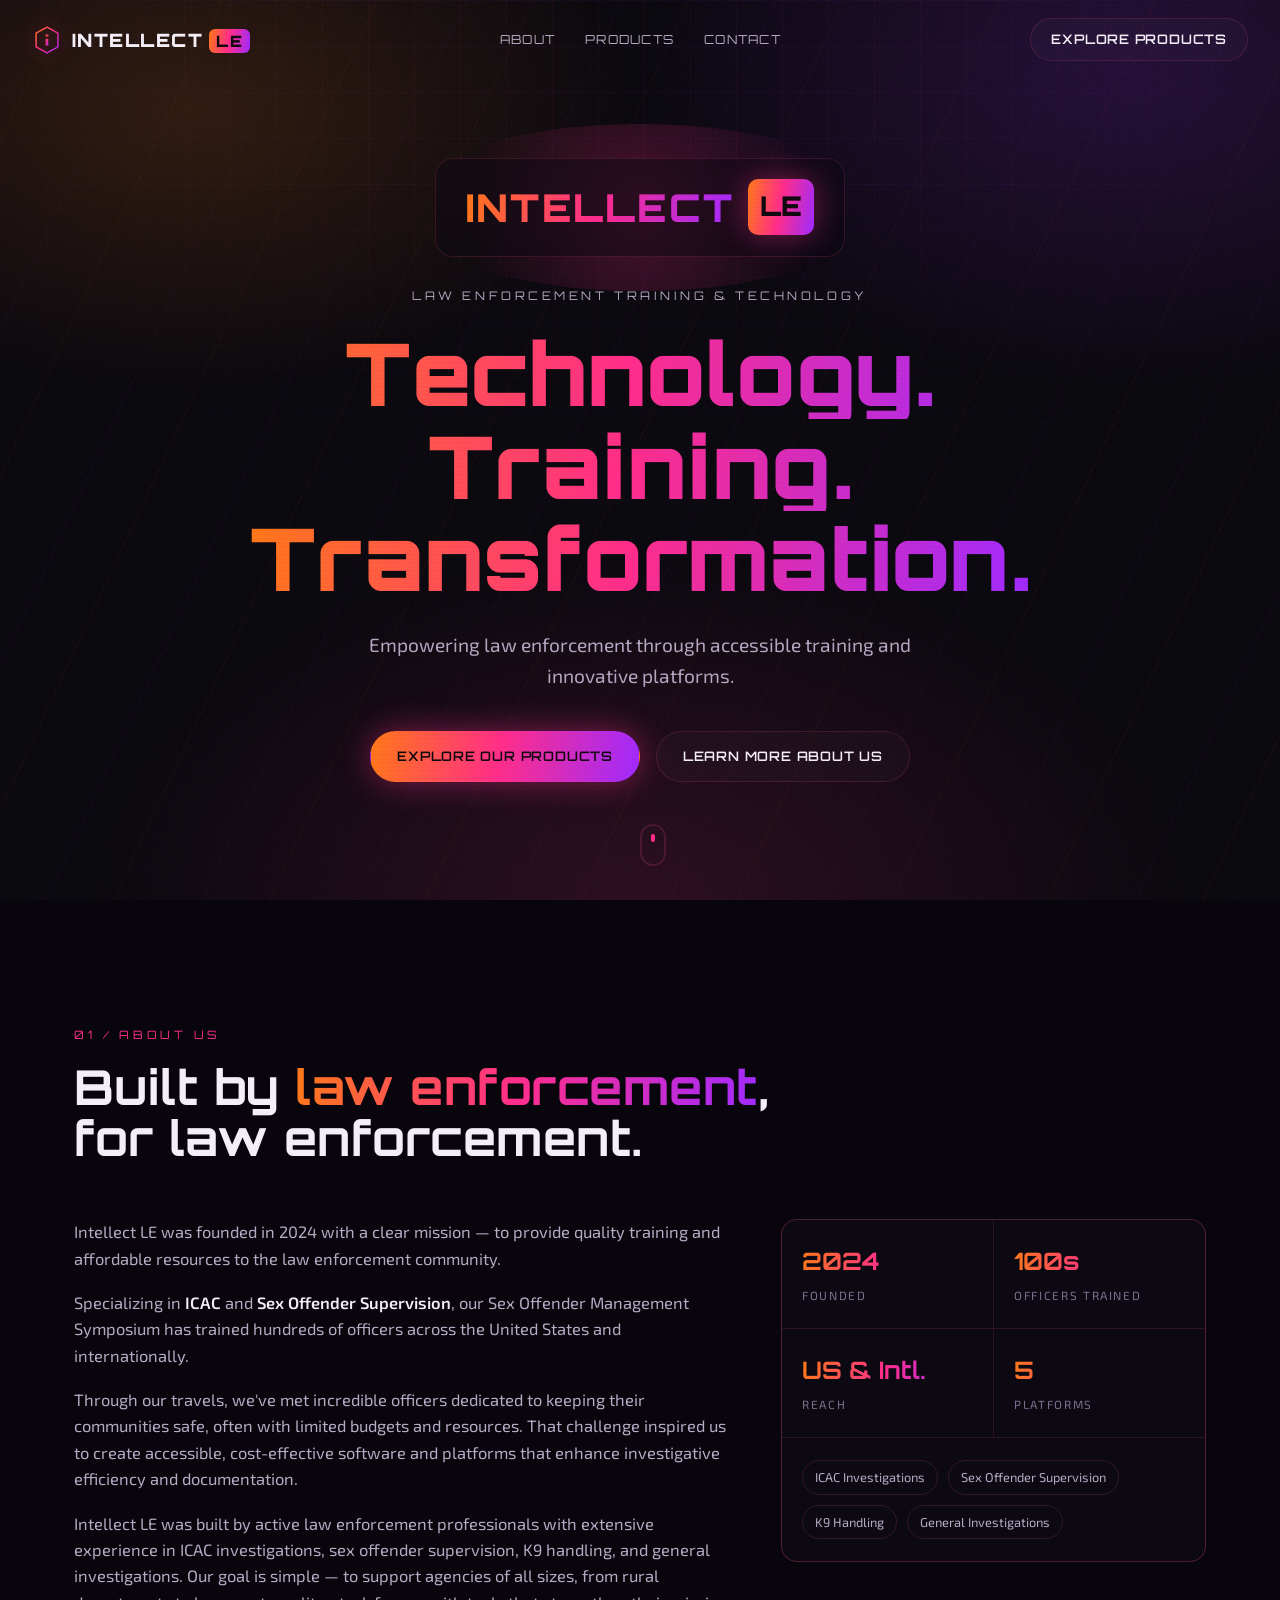
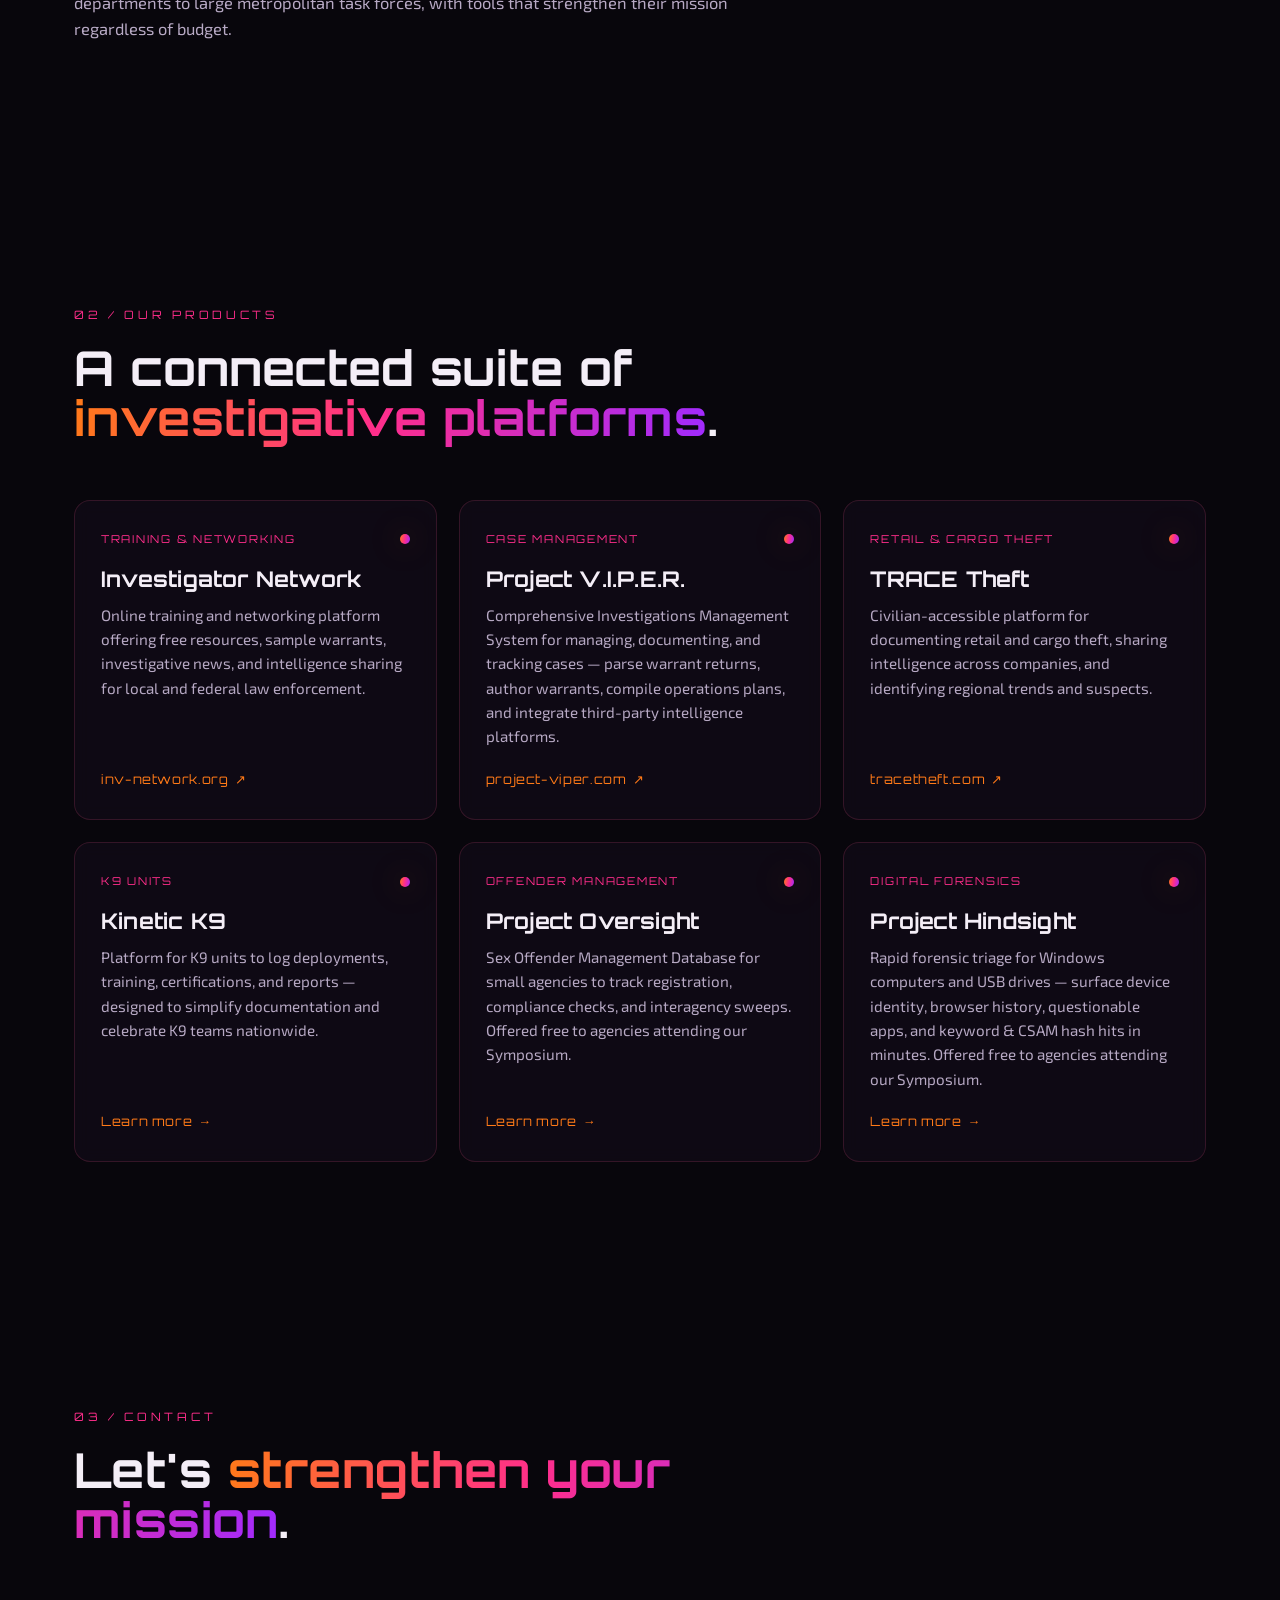
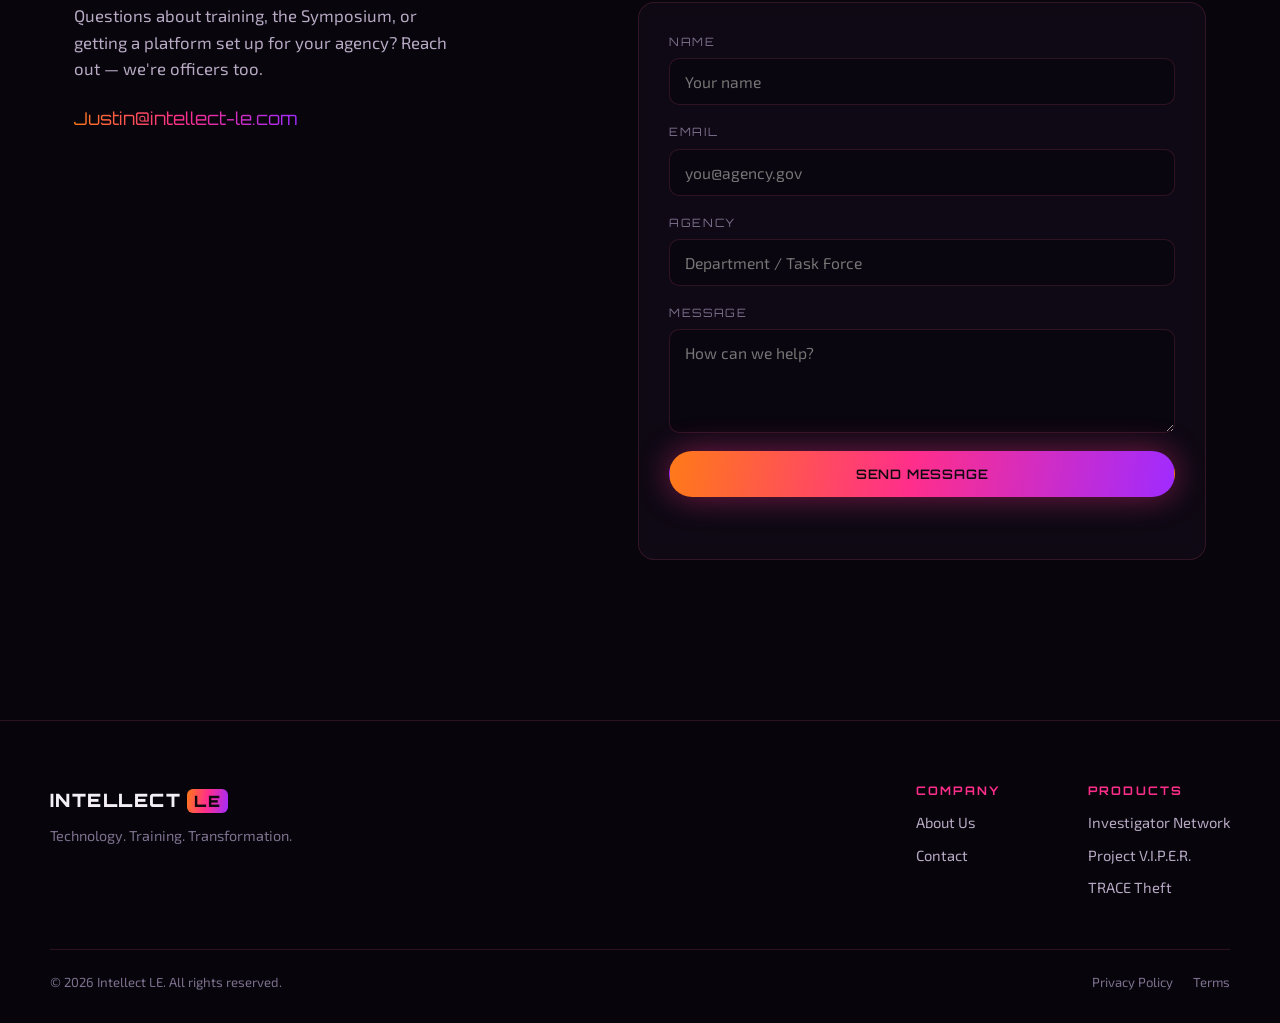
==== commit 413265e5: "Remove 'Join the mission' product card" ====
--- a/index.html
+++ b/index.html
@@ -209,13 +209,6 @@
           Learn more <span aria-hidden="true">→</span>
         </a>
       </article>
-
-      <!-- Join card -->
-      <article class="product-card product-card--join reveal">
-        <h3 class="product-name">Join the mission.</h3>
-        <p class="product-desc">Start with free resources, sample warrants, and intelligence sharing on the Investigator Network.</p>
-        <a class="btn btn-primary" href="https://www.inv-network.org" target="_blank" rel="noopener noreferrer">Join Our Network</a>
-      </article>
     </div>
   </section>
 
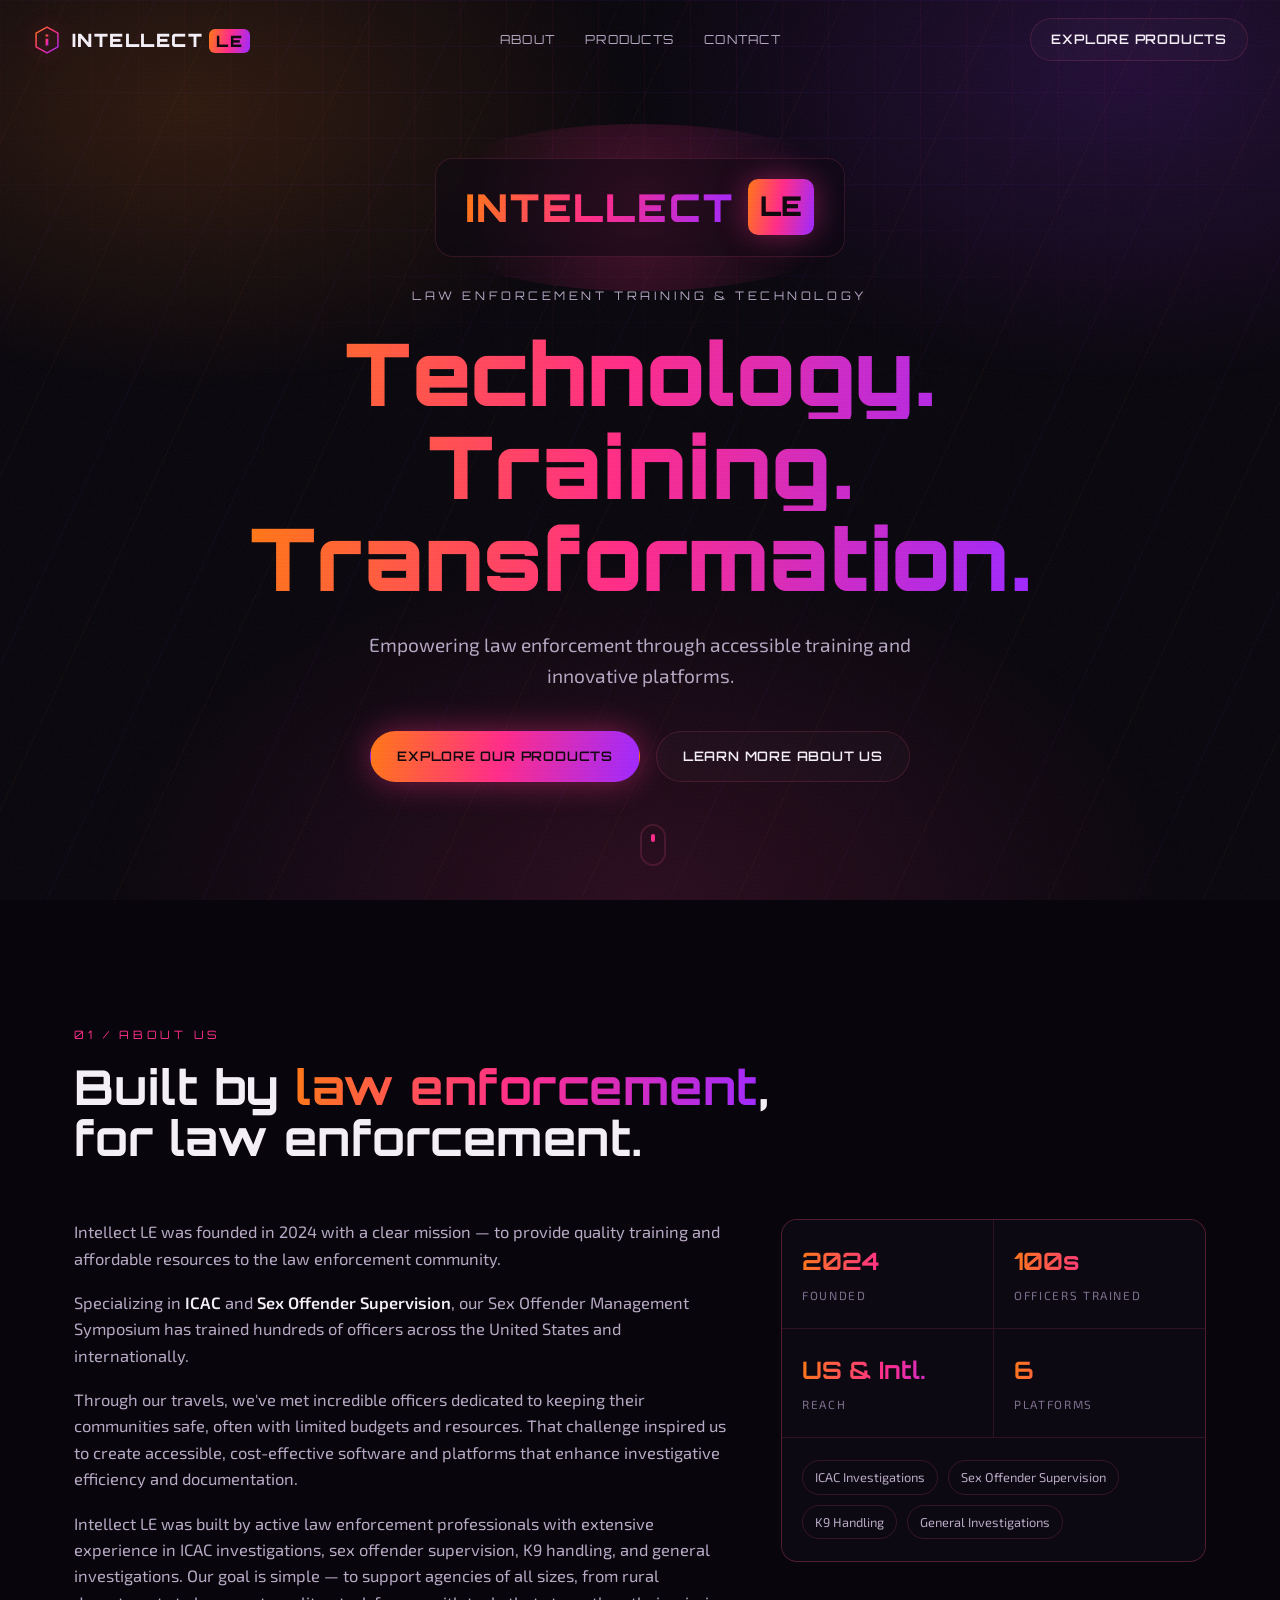
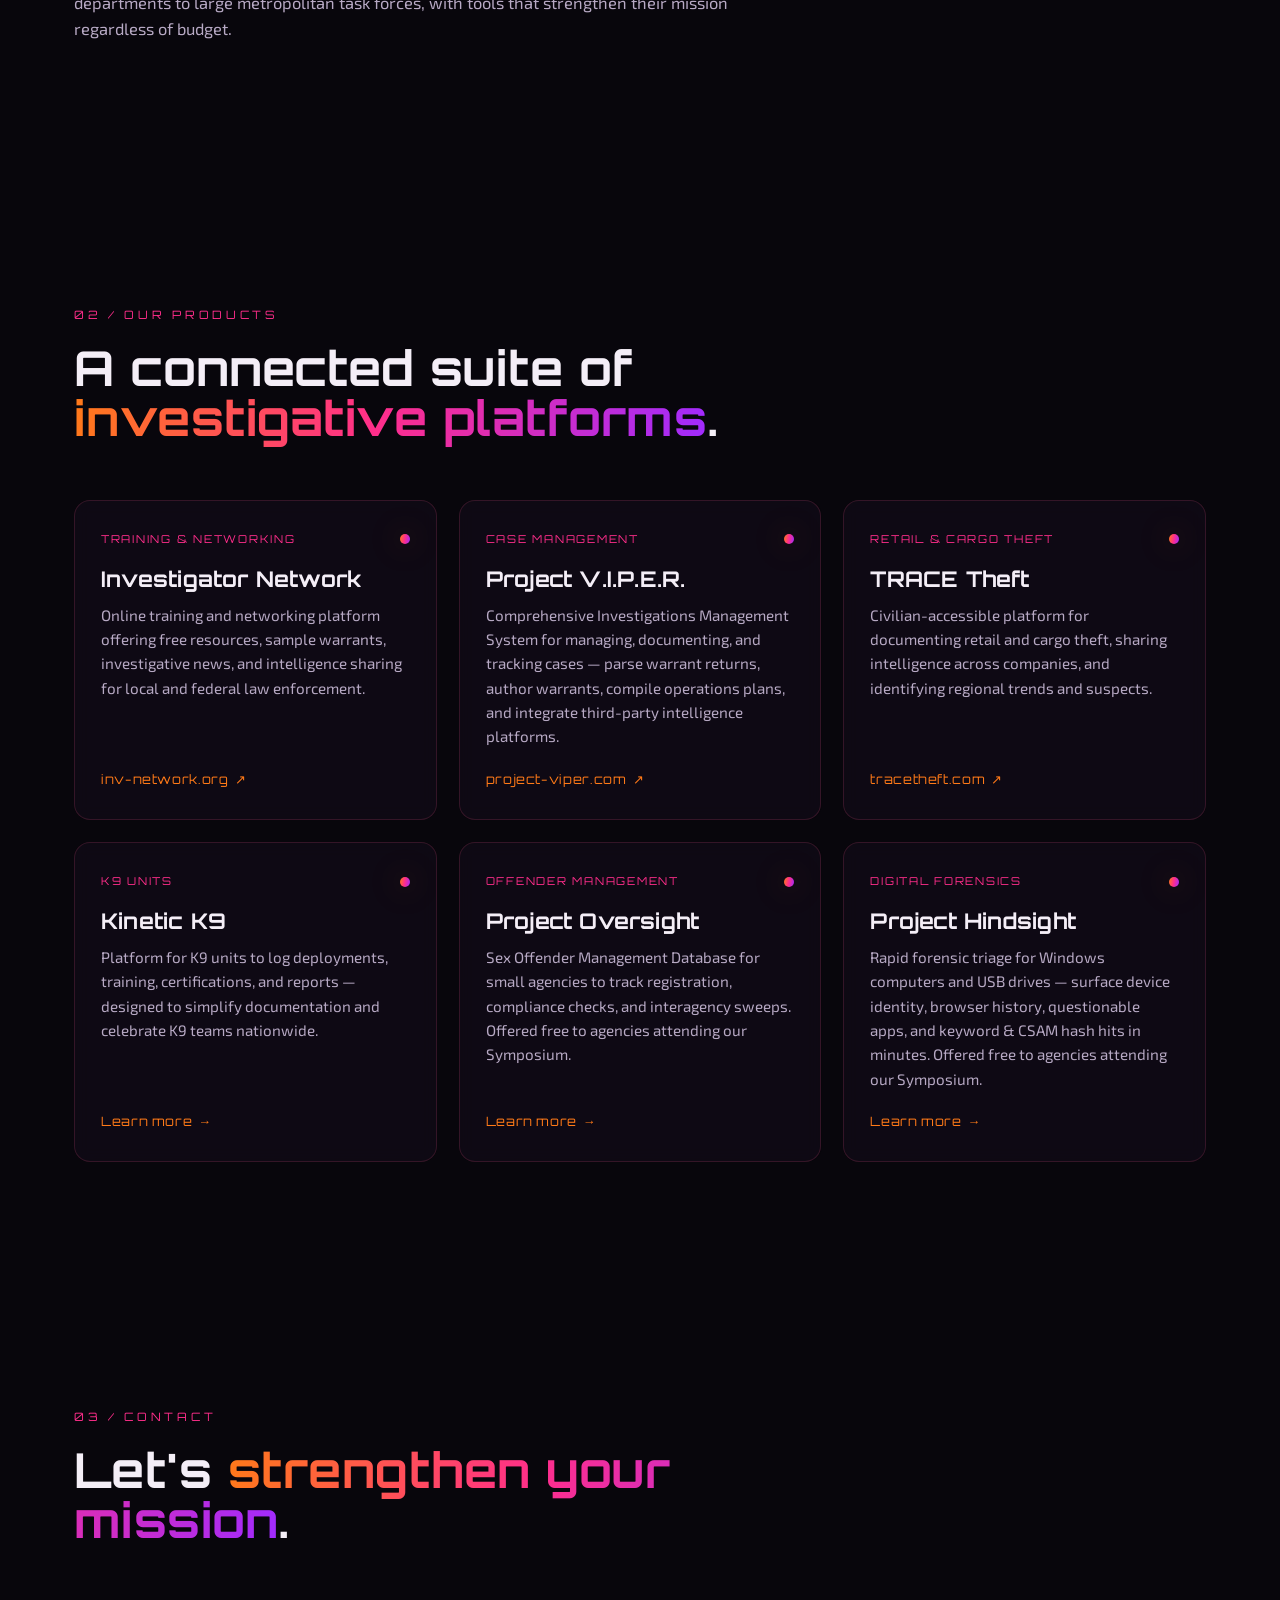
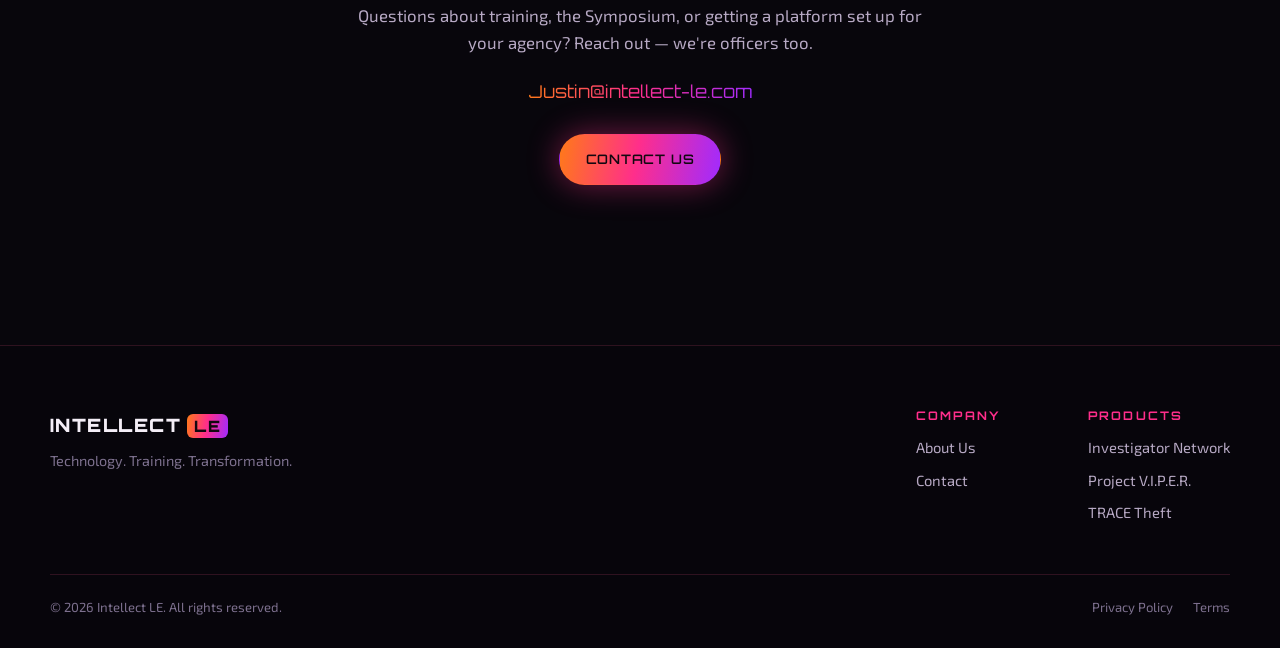
==== commit 27c71750: "Replace contact form with mailto Contact Us button; update stat to 6 platforms" ====
--- a/index.html
+++ b/index.html
@@ -111,7 +111,7 @@
           <span class="stat-label">Reach</span>
         </div>
         <div class="stat">
-          <span class="stat-num">5</span>
+          <span class="stat-num">6</span>
           <span class="stat-label">Platforms</span>
         </div>
         <ul class="focus-list">
@@ -218,31 +218,14 @@
       <span class="kicker">03 / Contact</span>
       <h2 class="section-title">Let's <span class="grad">strengthen your mission</span>.</h2>
     </div>
-    <div class="contact-grid">
-      <div class="contact-copy reveal">
+    <div class="contact-grid contact-grid--single">
+      <div class="contact-copy reveal" style="text-align:center;max-width:600px;margin:0 auto;">
         <p>Questions about training, the Symposium, or getting a platform set up for your agency? Reach out — we're officers too.</p>
-        <a class="contact-email" href="mailto:Justin@intellect-le.com">Justin@intellect-le.com</a>
-      </div>
-      <form class="contact-form reveal" id="contactForm" novalidate>
-        <div class="field">
-          <label for="name">Name</label>
-          <input type="text" id="name" name="name" placeholder="Your name" required />
-        </div>
-        <div class="field">
-          <label for="email">Email</label>
-          <input type="email" id="email" name="email" placeholder="you@agency.gov" required />
-        </div>
-        <div class="field">
-          <label for="agency">Agency</label>
-          <input type="text" id="agency" name="agency" placeholder="Department / Task Force" />
-        </div>
-        <div class="field">
-          <label for="message">Message</label>
-          <textarea id="message" name="message" rows="4" placeholder="How can we help?" required></textarea>
-        </div>
-        <button type="submit" class="btn btn-primary btn-block">Send Message</button>
-        <p class="form-note" id="formNote" role="status"></p>
-      </form>
+        <a class="contact-email" href="mailto:Justin@intellect-le.com?subject=Intellect%20LE%20Inquiry">Justin@intellect-le.com</a>
+        <div style="margin-top:28px;">
+          <a class="btn btn-primary" href="mailto:Justin@intellect-le.com?subject=Intellect%20LE%20Inquiry">Contact Us</a>
+        </div>
+      </div>
     </div>
   </section>
 
--- a/styles.css
+++ b/styles.css
@@ -377,6 +377,8 @@
 
 /* ---------------- Contact ---------------- */
 .contact-grid { display: grid; grid-template-columns: 1fr 1.1fr; gap: 48px; align-items: start; }
+.contact-grid--single { grid-template-columns: 1fr; }
+.contact-grid--single .contact-copy p { max-width: 600px; margin-left: auto; margin-right: auto; }
 .contact-copy p { color: var(--ink-dim); font-size: 1.05rem; margin-bottom: 22px; max-width: 380px; }
 .contact-email { font-family: "Orbitron", sans-serif; font-size: 1.1rem; background: var(--grad); -webkit-background-clip: text; background-clip: text; -webkit-text-fill-color: transparent; }
 
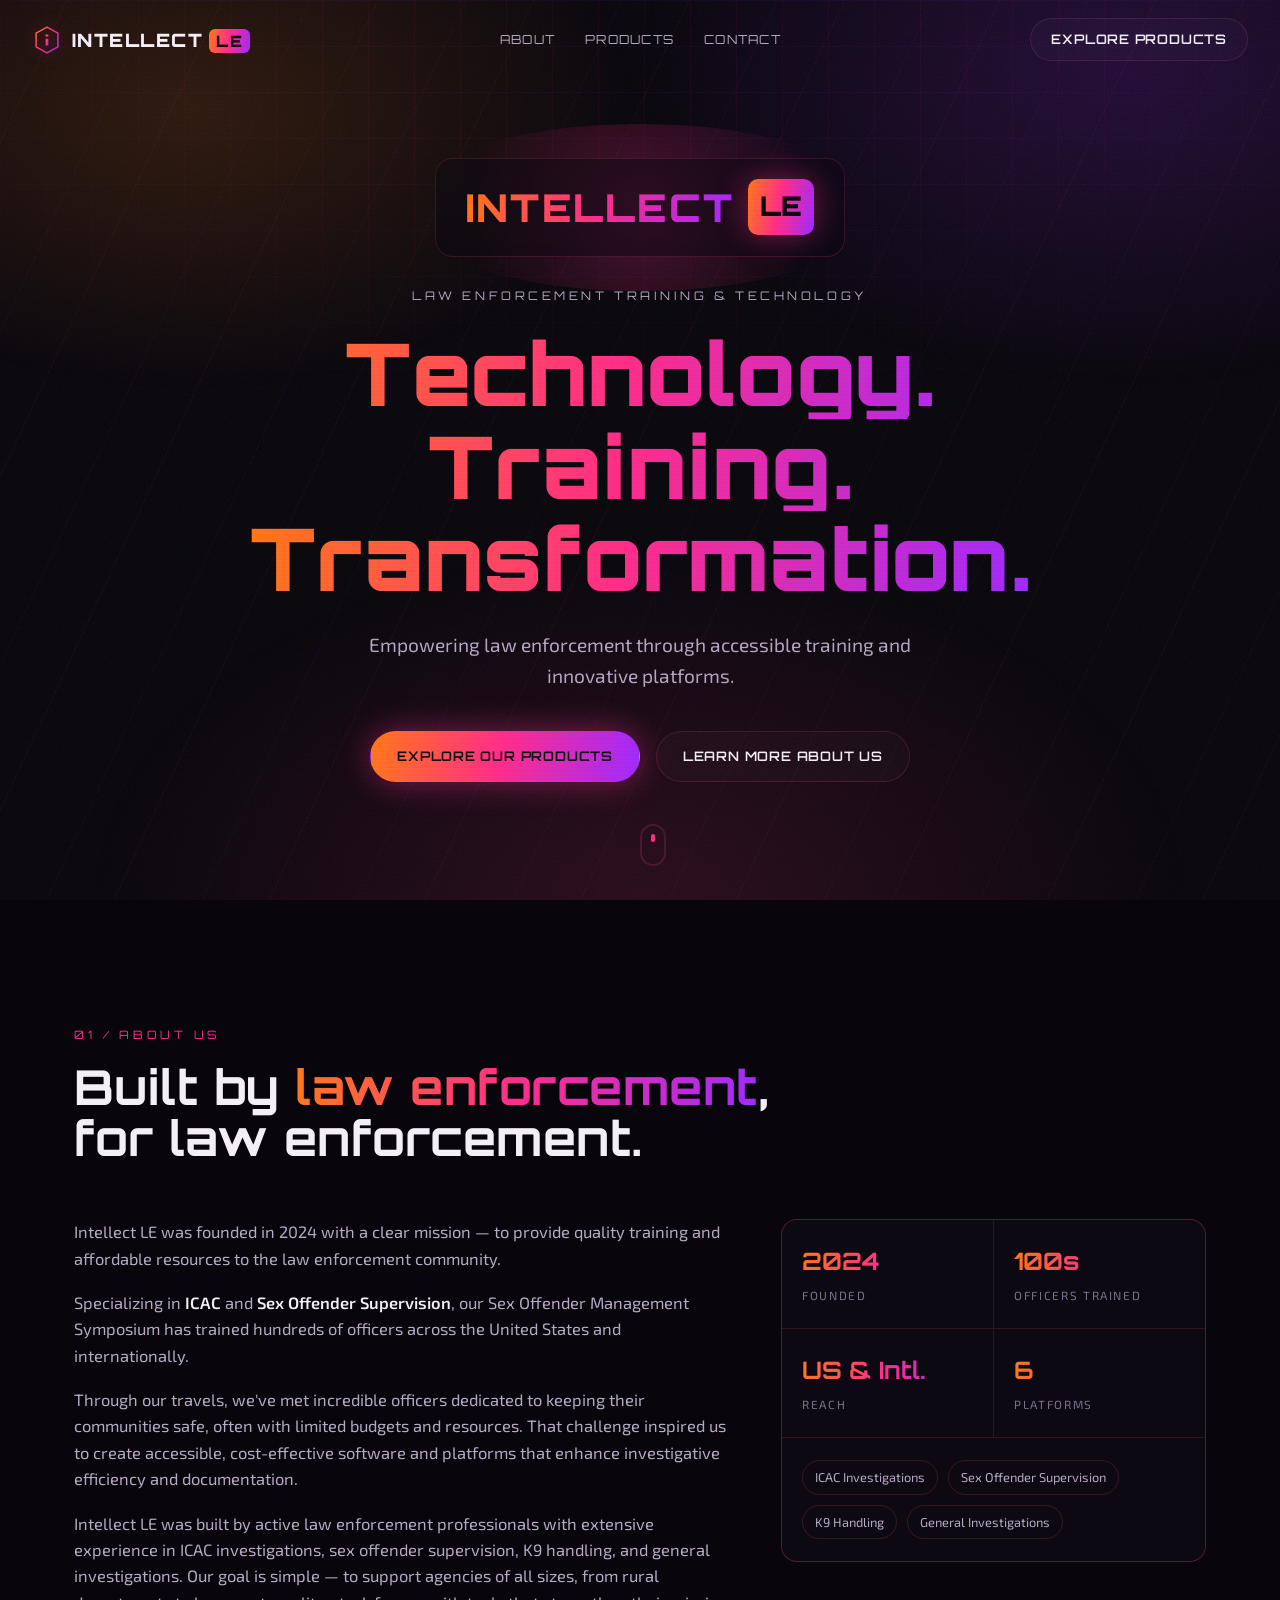
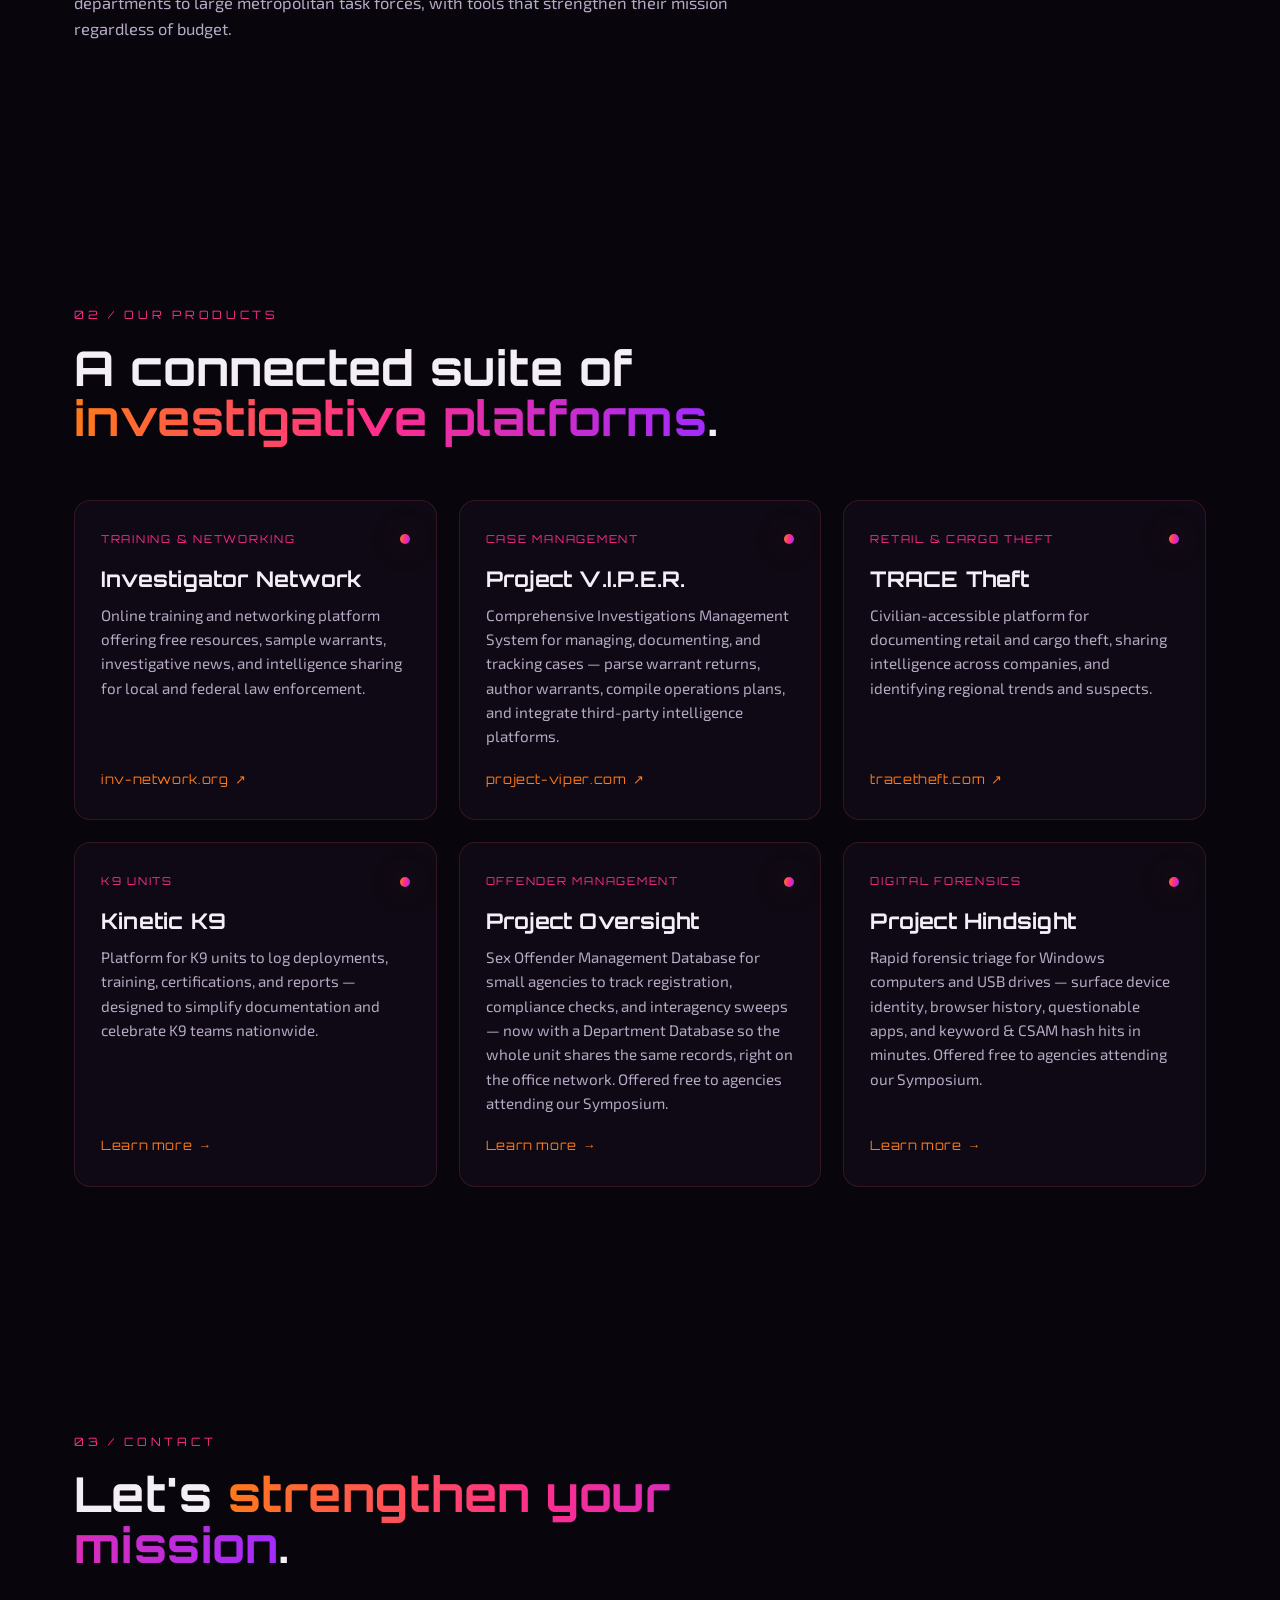
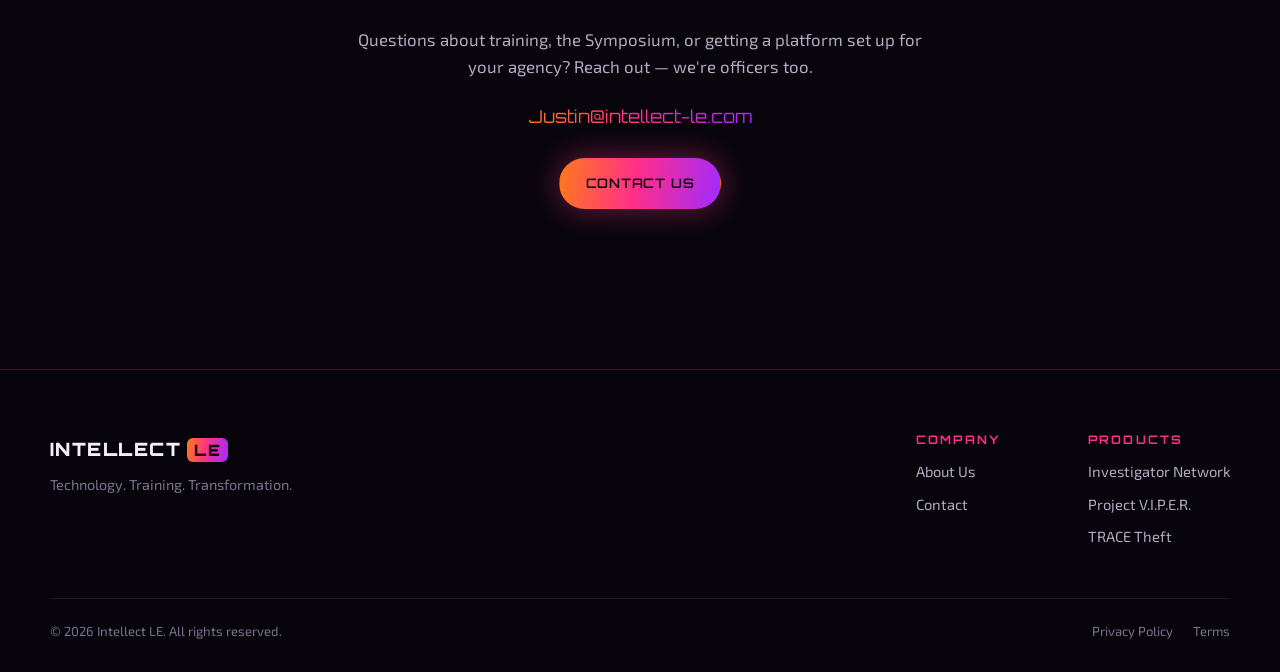
==== commit ad15147a: "Oversight: Department Database (v1.7) section, setup guide, fix download links" ====
--- a/index.html
+++ b/index.html
@@ -191,7 +191,7 @@
           <span class="product-node" aria-hidden="true"></span>
         </div>
         <h3 class="product-name">Project Oversight</h3>
-        <p class="product-desc">Sex Offender Management Database for small agencies to track registration, compliance checks, and interagency sweeps. Offered free to agencies attending our Symposium.</p>
+        <p class="product-desc">Sex Offender Management Database for small agencies to track registration, compliance checks, and interagency sweeps — now with a Department Database so the whole unit shares the same records, right on the office network. Offered free to agencies attending our Symposium.</p>
         <a class="product-link" href="Oversight/">
           Learn more <span aria-hidden="true">→</span>
         </a>
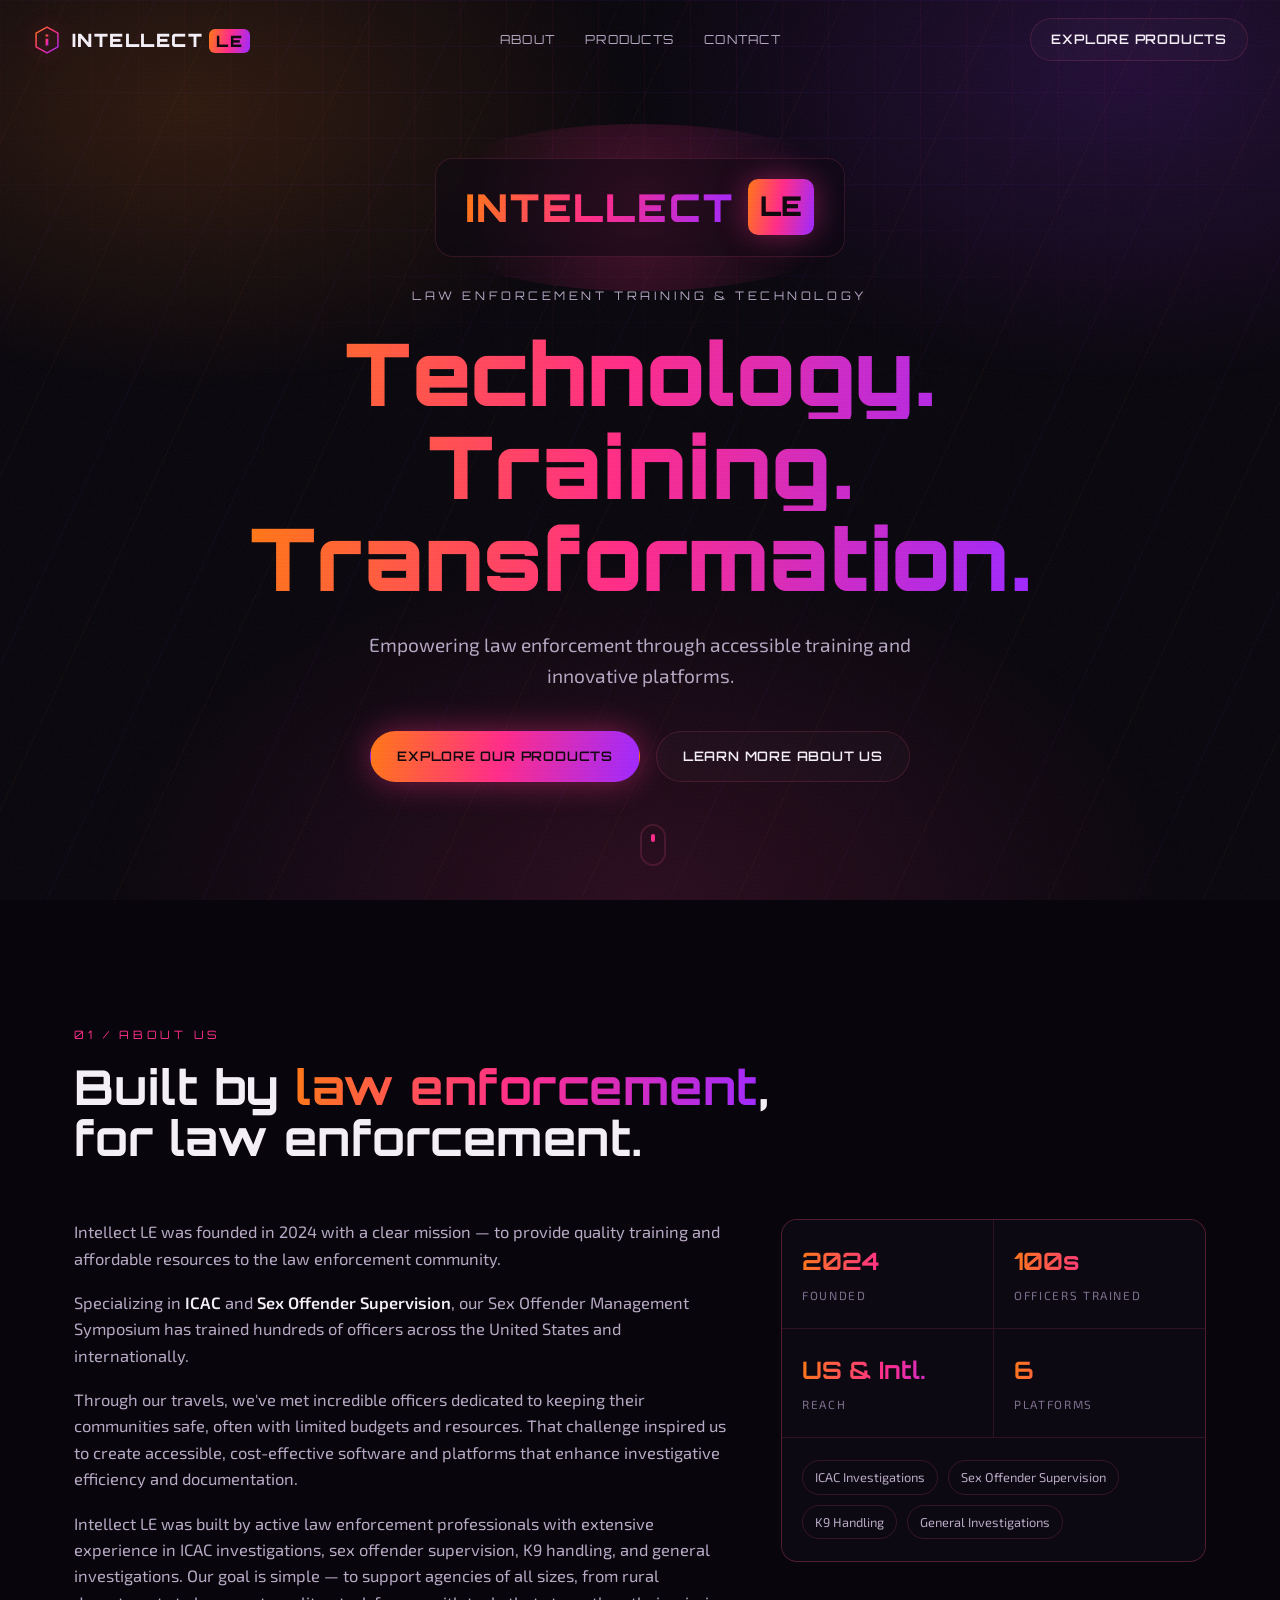
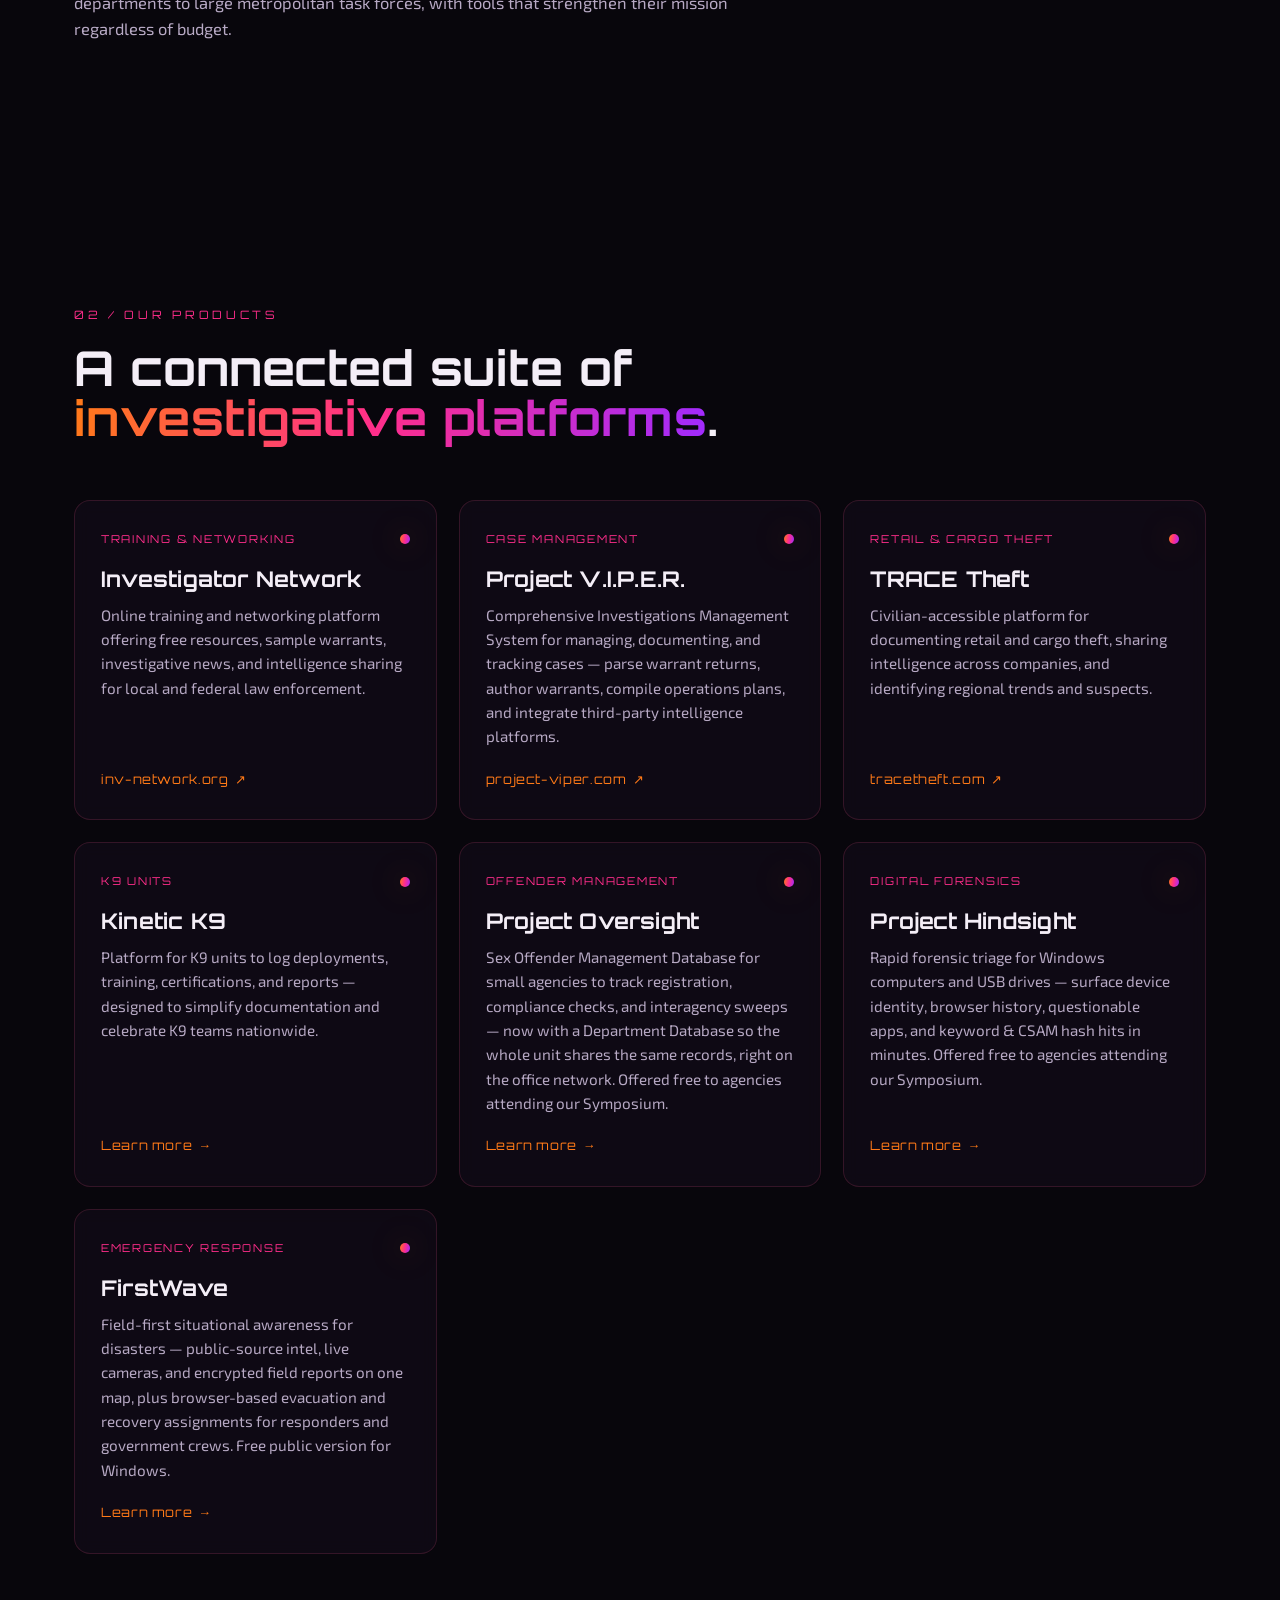
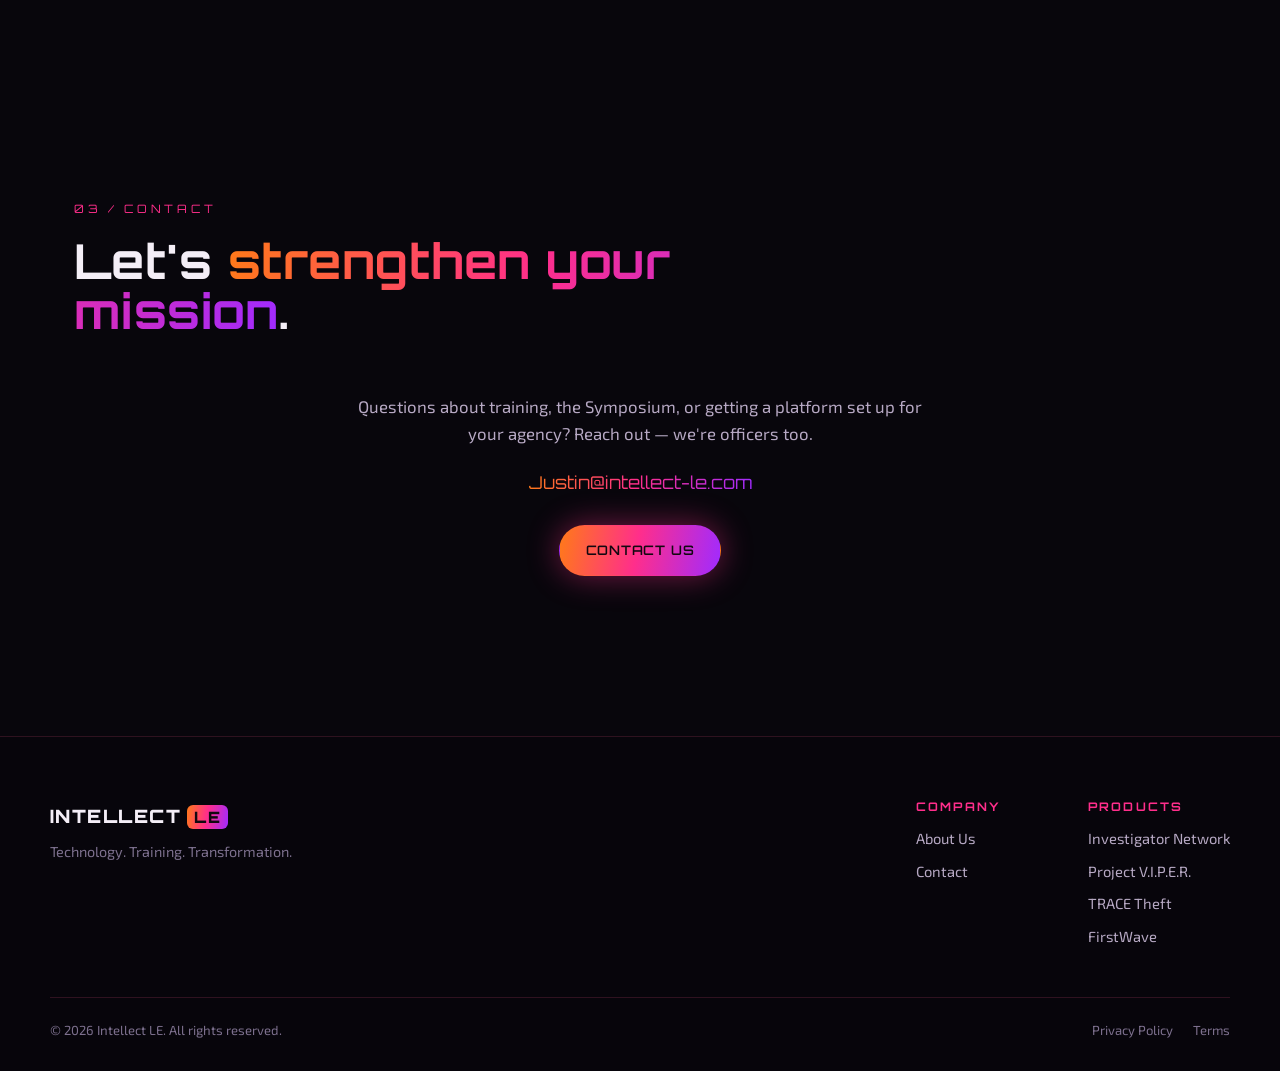
==== commit 8ab4a91b: "Add FirstWave product page, homepage card, and footer links" ====
--- a/index.html
+++ b/index.html
@@ -1,6 +1,14 @@
 <!DOCTYPE html>
 <html lang="en">
 <head>
+  <!-- Google tag (gtag.js) -->
+  <script async src="https://www.googletagmanager.com/gtag/js?id=G-TPDJFQFJ9E"></script>
+  <script>
+    window.dataLayer = window.dataLayer || [];
+    function gtag(){dataLayer.push(arguments);}
+    gtag('js', new Date());
+    gtag('config', 'G-TPDJFQFJ9E');
+  </script>
   <meta charset="UTF-8" />
   <meta name="viewport" content="width=device-width, initial-scale=1.0" />
   <meta name="description" content="Intellect LE — Technology. Training. Transformation. Accessible training and innovative platforms built by law enforcement, for law enforcement." />
@@ -209,6 +217,19 @@
           Learn more <span aria-hidden="true">→</span>
         </a>
       </article>
+
+      <!-- FirstWave -->
+      <article class="product-card reveal is-linked" data-href="FirstWave/">
+        <div class="product-top">
+          <span class="product-tag">Emergency Response</span>
+          <span class="product-node" aria-hidden="true"></span>
+        </div>
+        <h3 class="product-name">FirstWave</h3>
+        <p class="product-desc">Field-first situational awareness for disasters — public-source intel, live cameras, and encrypted field reports on one map, plus browser-based evacuation and recovery assignments for responders and government crews. Free public version for Windows.</p>
+        <a class="product-link" href="FirstWave/">
+          Learn more <span aria-hidden="true">→</span>
+        </a>
+      </article>
     </div>
   </section>
 
@@ -247,6 +268,7 @@
           <a href="https://www.inv-network.org" target="_blank" rel="noopener noreferrer">Investigator Network</a>
           <a href="https://www.project-viper.com" target="_blank" rel="noopener noreferrer">Project V.I.P.E.R.</a>
           <a href="https://www.tracetheft.com" target="_blank" rel="noopener noreferrer">TRACE Theft</a>
+          <a href="FirstWave/">FirstWave</a>
         </div>
       </nav>
     </div>
